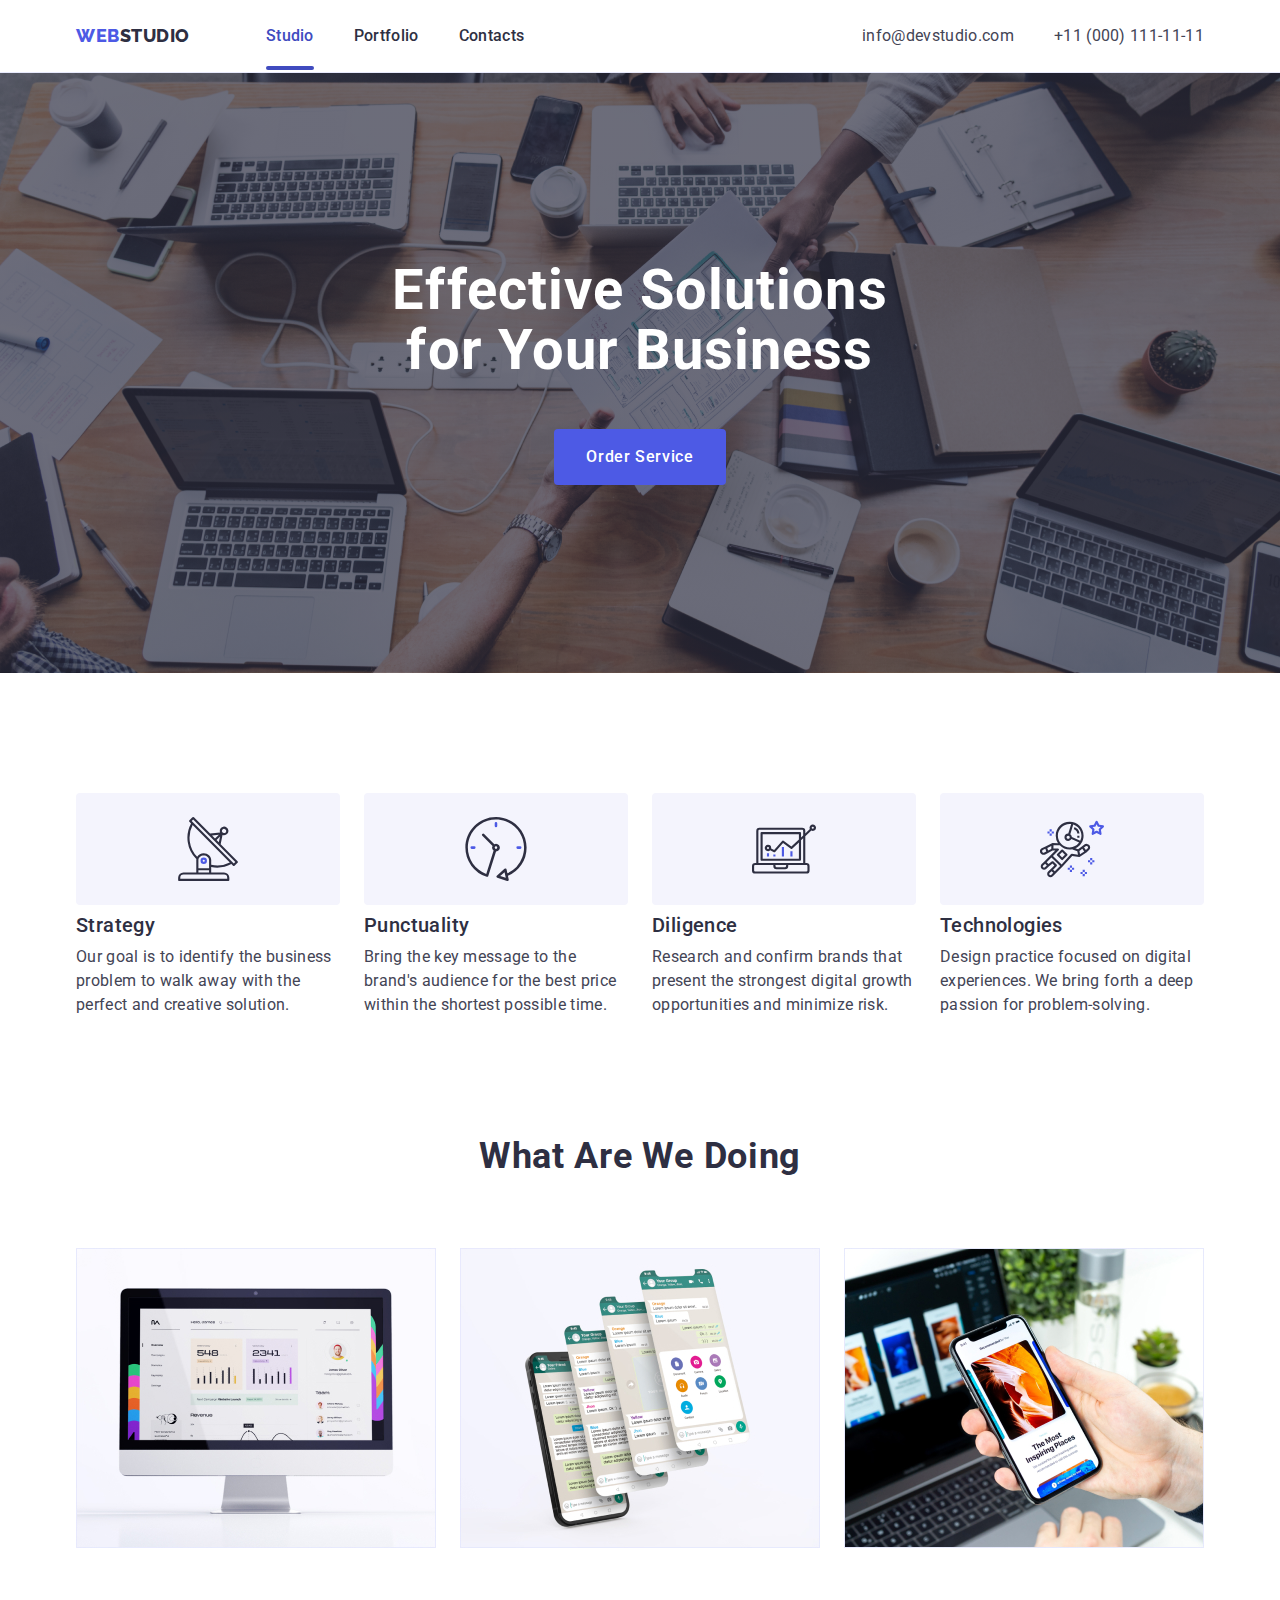
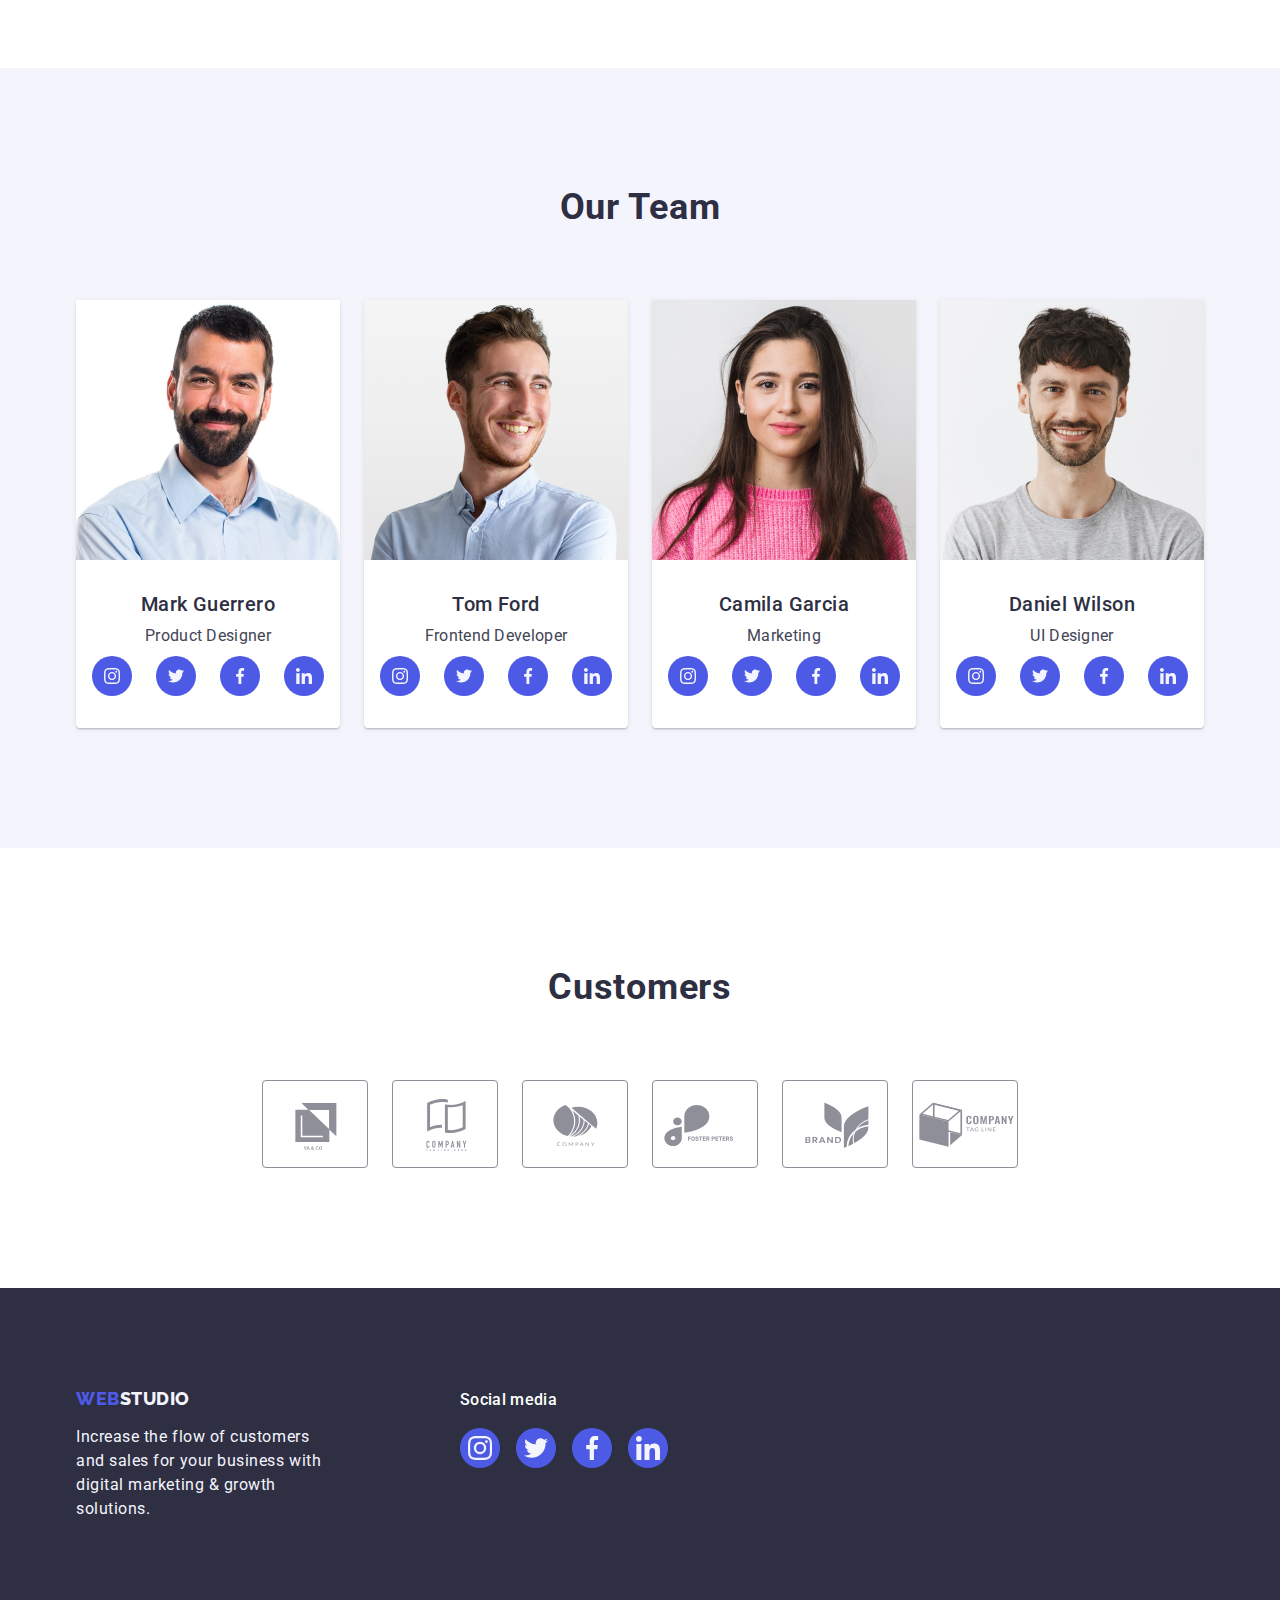
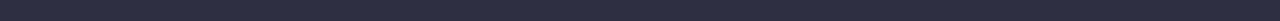
==== index.html @ 24d72614 "Initial commit" ====
<!DOCTYPE html>
<html lang="en">
  <head>
    <meta charset="UTF-8" />
    <meta http-equiv="X-UA-Compatible" content="IE=edge" />
    <meta name="viewport" content="width=device-width, initial-scale=1.0" />
    <title>Main Page</title>
    <!-- Font styles -->
    <link rel="preconnect" href="https://fonts.googleapis.com" />
    <link rel="preconnect" href="https://fonts.gstatic.com" crossorigin />
    <link
      href="https://fonts.googleapis.com/css2?family=Raleway:wght@800&family=Roboto:wght@400;500;700;900&display=swap"
      rel="stylesheet"
    />
    <!-- Custom styles -->
    <link
      rel="stylesheet"
      href="https://cdnjs.cloudflare.com/ajax/libs/modern-normalize/1.1.0/modern-normalize.min.css"
    />
    <link rel="stylesheet" href="./css/styles.css" />
  </head>

  <body>
    <header class="header">
      <div class="container">
        <nav class="main-nav">
          <!-- Logo link -->
          <a class="logo-fst link" href="./index.html"
            >WEB<span class="logo-sec-txt">Studio</span>
          </a>
          <!-- Links to pages -->
          <ul class="nav-menu-list list">
            <li>
              <a class="nav-menu-link link active" href="./index.html"
                >Studio</a
              >
            </li>
            <li>
              <a class="nav-menu-link link" href="./portfolio.html"
                >Portfolio</a
              >
            </li>
            <li><a class="nav-menu-link link" href="">Contacts</a></li>
          </ul>
        </nav>
        <!-- Address -->
        <address class="contacts">
          <ul class="contacts-list list">
            <li>
              <a class="contacts-item link" href="mailto:info@devstudio.com"
                >info@devstudio.com</a
              >
            </li>
            <li>
              <a class="contacts-item link" href="tel:+110001111111"
                >+11 (000) 111-11-11</a
              >
            </li>
          </ul>
        </address>
      </div>
    </header>
    <main>
      <!------------- Hero section #1 ------------>
      <section class="hero-box">
        <div class="container">
          <h1 class="hero-tittle">Effective Solutions for Your Business</h1>
          <button class="button-hero" type="button" data-modal-open>
            Order Service
          </button>
        </div>
      </section>
      <!------------- Features section #2 ------------>
      <section class="features-section">
        <div class="container">
          <h2 class="visually-hidden">Features</h2>
          <!-- <div class="subcontainer"> -->
          <ul class="features list">
            <li class="subcontainer">
              <div class="icon-box">
                <svg class="features-icon" width="64" height="64">
                  <use href="./images/icons.svg#antenna"></use>
                </svg>
              </div>
              <h3 class="features-title">Strategy</h3>
              <p>
                Our goal is to identify the business problem to walk away with
                the perfect and creative solution.
              </p>
            </li>
            <li class="subcontainer">
              <div class="icon-box">
                <svg class="features-icon" width="64" height="64">
                  <use href="./images/icons.svg#clock"></use>
                </svg>
              </div>
              <h3 class="features-title">Punctuality</h3>
              <p>
                Bring the key message to the brand's audience for the best price
                within the shortest possible time.
              </p>
            </li>
            <li class="subcontainer">
              <div class="icon-box">
                <svg class="features-icon" width="64" height="64">
                  <use href="./images/icons.svg#diagram"></use>
                </svg>
              </div>
              <h3 class="features-title">Diligence</h3>
              <p>
                Research and confirm brands that present the strongest digital
                growth opportunities and minimize risk.
              </p>
            </li>
            <li class="subcontainer">
              <div class="icon-box">
                <svg class="features-icon" width="64" height="64">
                  <use href="./images/icons.svg#astronaut"></use>
                </svg>
              </div>
              <h3 class="features-title">Technologies</h3>
              <p>
                Design practice focused on digital experiences. We bring forth a
                deep passion for problem-solving.
              </p>
            </li>
          </ul>
          <!-- </div> -->
        </div>
      </section>
      <!------------- What are we doing section #3------------>
      <section class="doing-section">
        <div class="container">
          <h2 class="doing-tiltle">What are we doing</h2>
          <ul class="doing list">
            <li class="image-link">
              <img
                src="./images/img_1.jpg"
                alt="Desctop application"
                width="360"
              />
            </li>
            <li class="image-link">
              <img
                src="./images/img_2.jpg"
                alt="Mobile application"
                width="360"
              />
            </li>
            <li class="image-link">
              <img src="./images/img_3.jpg" alt="Social media" width="360" />
            </li>
          </ul>
        </div>
      </section>
      <!-- Our Team section #4 -->
      <section class="team-section">
        <div class="container">
          <h2 class="team-title">Our Team</h2>
          <ul class="team list">
            <li class="card-content subcontainer">
              <img
                src="./images/Team/pr_1.jpg"
                class="image-link"
                alt="Mark Guerrero"
                width="264"
              />
              <div class="card-box">
                <h3 class="features-title">Mark Guerrero</h3>
                <p class="text">Product Designer</p>
                <ul class="socials list">
                  <li class="socials-item">
                    <a
                      class="socials-icons link"
                      href=""
                      rel="noopener noreferrer"
                    >
                      <svg class="icon" width="16" height="16">
                        <use
                          href="./images/icons.svg#instagram"
                          aria-label="instagram icon"
                        ></use>
                      </svg>
                    </a>
                  </li>
                  <li class="socials-item">
                    <a
                      class="socials-icons link"
                      href=""
                      rel="noopener noreferrer"
                    >
                      <svg class="icon" width="16" height="16">
                        <use
                          href="./images/icons.svg#twitter"
                          aria-label="twitter icon"
                        ></use>
                      </svg>
                    </a>
                  </li>
                  <li class="socials-item">
                    <a
                      class="socials-icons link"
                      href=""
                      rel="noopener noreferrer"
                    >
                      <svg class="icon" width="16" height="16">
                        <use
                          href="./images/icons.svg#facebook"
                          aria-label="facebook icon"
                        ></use>
                      </svg>
                    </a>
                  </li>
                  <li class="socials-item">
                    <a
                      class="socials-icons link"
                      href=""
                      rel="noopener noreferrer"
                    >
                      <svg class="icon" width="16" height="16">
                        <use
                          href="./images/icons.svg#linkedin"
                          aria-label="linkedin icon"
                        ></use>
                      </svg>
                    </a>
                  </li>
                </ul>
              </div>
            </li>
            <li class="card-content subcontainer">
              <img
                src="./images/Team/pr_2.jpg"
                class="image-link"
                alt="Tom Ford"
                width="264"
              />
              <div class="card-box">
                <h3 class="features-title">Tom Ford</h3>
                <p class="text">Frontend Developer</p>
                <ul class="socials list">
                  <li class="socials-item">
                    <a
                      class="socials-icons link"
                      href=""
                      rel="noopener noreferrer"
                    >
                      <svg class="icon" width="16" height="16">
                        <use
                          href="./images/icons.svg#instagram"
                          aria-label="instagram icon"
                        ></use>
                      </svg>
                    </a>
                  </li>
                  <li class="socials-item">
                    <a
                      class="socials-icons link"
                      href=""
                      rel="noopener noreferrer"
                    >
                      <svg class="icon" width="16" height="16">
                        <use
                          href="./images/icons.svg#twitter"
                          aria-label="twitter icon"
                        ></use>
                      </svg>
                    </a>
                  </li>
                  <li class="socials-item">
                    <a
                      class="socials-icons link"
                      href=""
                      rel="noopener noreferrer"
                    >
                      <svg class="icon" width="16" height="16">
                        <use
                          href="./images/icons.svg#facebook"
                          aria-label="facebook icon"
                        ></use>
                      </svg>
                    </a>
                  </li>
                  <li class="socials-item">
                    <a
                      class="socials-icons link"
                      href=""
                      rel="noopener noreferrer"
                    >
                      <svg class="icon" width="16" height="16">
                        <use
                          href="./images/icons.svg#linkedin"
                          aria-label="linkedin icon"
                        ></use>
                      </svg>
                    </a>
                  </li>
                </ul>
              </div>
            </li>
            <li class="card-content subcontainer">
              <img
                src="./images/Team/pr_3.jpg"
                class="image-link"
                alt="Camila Garcia"
                width="264"
              />
              <div class="card-box">
                <h3 class="features-title">Camila Garcia</h3>
                <p class="text">Marketing</p>
                <ul class="socials list">
                  <li class="socials-item">
                    <a
                      class="socials-icons link"
                      href=""
                      rel="noopener noreferrer"
                    >
                      <svg class="icon" width="16" height="16">
                        <use
                          href="./images/icons.svg#instagram"
                          aria-label="instagram icon"
                        ></use>
                      </svg>
                    </a>
                  </li>
                  <li class="socials-item">
                    <a
                      class="socials-icons link"
                      href=""
                      rel="noopener noreferrer"
                    >
                      <svg class="icon" width="16" height="16">
                        <use
                          href="./images/icons.svg#twitter"
                          aria-label="twitter icon"
                        ></use>
                      </svg>
                    </a>
                  </li>
                  <li class="socials-item">
                    <a
                      class="socials-icons link"
                      href=""
                      rel="noopener noreferrer"
                    >
                      <svg class="icon" width="16" height="16">
                        <use
                          href="./images/icons.svg#facebook"
                          aria-label="facebook icon"
                        ></use>
                      </svg>
                    </a>
                  </li>
                  <li class="socials-item">
                    <a
                      class="socials-icons link"
                      href=""
                      rel="noopener noreferrer"
                    >
                      <svg class="icon" width="16" height="16">
                        <use
                          href="./images/icons.svg#linkedin"
                          aria-label="linkedin icon"
                        ></use>
                      </svg>
                    </a>
                  </li>
                </ul>
              </div>
            </li>
            <li class="card-content subcontainer">
              <img
                src="./images/Team/pr_4.jpg"
                class="image-link"
                alt="Daniel Wilson"
                width="264"
              />
              <div class="card-box">
                <h3 class="features-title">Daniel Wilson</h3>
                <p class="text">UI Designer</p>
                <ul class="socials list">
                  <li class="socials-item">
                    <a
                      class="socials-icons link"
                      href=""
                      rel="noopener noreferrer"
                    >
                      <svg class="icon" width="16" height="16">
                        <use
                          href="./images/icons.svg#instagram"
                          aria-label="instagram icon"
                        ></use>
                      </svg>
                    </a>
                  </li>
                  <li class="socials-item">
                    <a
                      class="socials-icons link"
                      href=""
                      rel="noopener noreferrer"
                    >
                      <svg class="icon" width="16" height="16">
                        <use
                          href="./images/icons.svg#twitter"
                          aria-label="twitter icon"
                        ></use>
                      </svg>
                    </a>
                  </li>
                  <li class="socials-item">
                    <a
                      class="socials-icons link"
                      href=""
                      rel="noopener noreferrer"
                    >
                      <svg class="icon" width="16" height="16">
                        <use
                          href="./images/icons.svg#facebook"
                          aria-label="facebook icon"
                        ></use>
                      </svg>
                    </a>
                  </li>
                  <li class="socials-item">
                    <a
                      class="socials-icons link"
                      href=""
                      rel="noopener noreferrer"
                    >
                      <svg class="icon" width="16" height="16">
                        <use
                          href="./images/icons.svg#linkedin"
                          aria-label="linkedin icon"
                        ></use>
                      </svg>
                    </a>
                  </li>
                </ul>
              </div>
            </li>
          </ul>
        </div>
      </section>
      <!-- Customesr Section #5 -->
      <section class="customers">
        <div class="customers-box container">
          <h2 class="customers-title">Customers</h2>
          <ul class="customers-list list">
            <li class="customers-item">
              <a class="customers-icon" href="" rel="noopener noreferrer">
                <svg class="icon" width="104" height="56">
                  <use
                    href="./images/icons.svg#company-1"
                    aria-label="Company icon"
                  ></use>
                </svg>
              </a>
            </li>
            <li class="customers-item">
              <a class="customers-icon" href="" rel="noopener noreferrer">
                <svg class="icon" width="104" height="56">
                  <use
                    href="./images/icons.svg#company-2"
                    aria-label="Company icon"
                  ></use>
                </svg>
              </a>
            </li>
            <li class="customers-item">
              <a class="customers-icon" href="" rel="noopener noreferrer">
                <svg class="icon" width="104" height="56">
                  <use
                    href="./images/icons.svg#company-3"
                    aria-label="Company icon"
                  ></use>
                </svg>
              </a>
            </li>
            <li class="customers-item">
              <a class="customers-icon" href="" rel="noopener noreferrer">
                <svg class="icon" width="104" height="56">
                  <use
                    href="./images/icons.svg#company-4"
                    aria-label="Company icon"
                  ></use>
                </svg>
              </a>
            </li>
            <li class="customers-item">
              <a class="customers-icon" href="" rel="noopener noreferrer">
                <svg class="icon" width="104" height="56">
                  <use
                    href="./images/icons.svg#company-5"
                    aria-label="Company icon"
                  ></use>
                </svg>
              </a>
            </li>
            <li class="customers-item">
              <a class="customers-icon" href="" rel="noopener noreferrer">
                <svg class="icon" width="104" height="56">
                  <use
                    href="./images/icons.svg#company-6"
                    aria-label="Company icon"
                  ></use>
                </svg>
              </a>
            </li>
          </ul>
        </div>
      </section>
    </main>
    <!-- Footer section -->
    <footer class="footer">
      <div class="footer-container container">
        <div class="footer-box">
          <a href="./index.html" class="logo-fst link"
            >WEB<span class="logo-sec-footer">Studio</span>
          </a>
          <p class="footer-text">
            Increase the flow of customers and sales for your business with
            digital marketing & growth solutions.
          </p>
        </div>
        <!-- Socials information -->
        <div class="socials-media">
          <p class="socials-footer-tittle">Social media</p>
          <ul class="socials-footer list">
            <li class="footer-socials-item">
              <a
                class="footer-socials-icons link"
                href=""
                rel="noopener noreferrer"
              >
                <svg class="icon" width="24" height="24">
                  <use
                    href="./images/icons.svg#instagram"
                    aria-label="instagram icon"
                  ></use>
                </svg>
              </a>
            </li>
            <li class="footer-socials-item">
              <a
                class="footer-socials-icons link"
                href=""
                rel="noopener noreferrer"
              >
                <svg class="icon" width="24" height="24">
                  <use
                    href="./images/icons.svg#twitter"
                    aria-label="twitter icon"
                  ></use>
                </svg>
              </a>
            </li>
            <li class="footer-socials-item">
              <a
                class="footer-socials-icons link"
                href=""
                rel="noopener noreferrer"
              >
                <svg class="icon" width="24" height="24">
                  <use
                    href="./images/icons.svg#facebook"
                    aria-label="facebook icon"
                  ></use>
                </svg>
              </a>
            </li>
            <li class="footer-socials-item">
              <a
                class="footer-socials-icons link"
                href=""
                rel="noopener noreferrer"
              >
                <svg class="icon" width="24" height="24">
                  <use
                    href="./images/icons.svg#linkedin"
                    aria-label="linkedin icon"
                  ></use>
                </svg>
              </a>
            </li>
          </ul>
        </div>
      </div>
    </footer>
    <!-- Modal window -->
    <div class="backdrop is-hidden" data-modal>
      <div class="modal">
        <button
          aria-label="Close window"
          class="modal-close-btn"
          data-modal-close
          type="button"
        >
          <svg class="modal-close-icon" width="8" height="8">
            <use href="./images/icons.svg#close"></use>
          </svg>
        </button>
      </div>
    </div>
    <script src="./js/modal.js"></script>
  </body>
</html>
---- css/styles.css ----
/* Main text color #434455 */
/* Secondary text color #2E2F42 */
/* Accent text color #F4F4FD */
/* Main page background #FFFFFF */
/* Box background 1 #2E2F42 */
/* Box background 2 #E7E9FC */
/* Box background 3 #F4F4FD */

:root {
  --main-text-color: #434455;
  --secondary-text-color: #2e2f42;
  --accent-text-color: #f4f4fd;
  --primary-brand-tcolor: #4d5ae5;
  --presed-state-color: #404bbf;
  --subtle-text-color: #8e8f99;
  --sucsses-text-color: #31d0aa;
  --box-background-action: #e7e9fc;
  --box-background-accent: #f4f4fd;
  --card-set-gap: 20px;
  --card-shadow: 0px 2px 1px -1px rgba(0, 0, 0, 0.2),
    0px 1px 1px 0px rgba(0, 0, 0, 0.14), 0px 1px 3px 0px rgba(0, 0, 0, 0.12);
}

/* Visually hidden  */

.visually-hidden {
  position: absolute;
  width: 1px;
  height: 1px;
  margin: -1px;
  border: 0;
  padding: 0;

  white-space: nowrap;
  clip-path: inset(100%);
  clip: rect(0 0 0 0);
  overflow: hidden;
}

/**
  |=================================
  | Base styles
  |=================================
**/
html {
  box-sizing: border-box;
}

/* *,
*::before,
*::after {
    box-sizing: inherit;
} */

body {
  font-family: 'Roboto', sans-serif;
  font-size: 16px;
  line-height: 1.5;
  letter-spacing: 0.02em;
  color: var(--main-text-color);
  background-color: #ffffff;
}

img {
  display: block;
  max-width: 100%;
  height: auto;
}

.list {
  padding: 0px;
  margin: 0px;
  list-style: none;
}

.link {
  text-decoration: none;
}

h1,
h2,
h3,
h4,
h5,
p {
  margin: 0;
}

.container {
  max-width: 1158px;
  padding-left: 15px;
  padding-right: 15px;
  margin: 0 auto;
  /* outline: 2px solid tomato; */
}

.text {
  font-weight: 400;
  font-size: 16px;
  line-height: 1.5;
  letter-spacing: 0.02em;
}

/* Animation Scale 1.25 */

@keyframes animate125 {
  0% {
    transform: scale(1);
  }

  50% {
    transform: scale(1.25);
  }

  100% {
    transform: scale(1);
  }
}

/**
  |============================
  | Header - navigation
  |============================
**/
.header {
  border-bottom: 1px solid #e7e9fc;
  box-shadow: 0px 2px 1px rgba(46, 47, 66, 0.08),
    0px 1px 1px rgba(46, 47, 66, 0.16), 0px 1px 6px rgba(46, 47, 66, 0.08);
}

.header .container {
  display: flex;
  justify-content: space-between;
  align-items: center;
  padding: 0 15px;
}

.logo-fst {
  font-family: Raleway, sans-serif;
  font-weight: 800;
  font-size: 18px;
  line-height: 1.17;
  letter-spacing: 0.03em;
  text-transform: uppercase;
  color: #4d5ae5;
  margin-right: 76px;
}

.logo-sec-txt {
  color: var(--secondary-text-color);
}

.main-nav {
  display: flex;
  align-items: center;
  /* outline: 2px solid blue; */
}

.nav-menu-list {
  display: flex;
  align-items: center;
  margin-right: auto;
  padding: 24px 0;
  gap: 40px;
  /* outline: 2px solid teal; */
}

.nav-menu-link {
  position: relative;
  font-weight: 500;
  padding: 24px 0;
  /* font-size: 16px; */
  color: var(--secondary-text-color);
  transition: color 250ms cubic-bezier(0.4, 0, 0.2, 1);
}

.nav-menu-link:hover,
.nav-menu-link:focus {
  color: var(--presed-state-color);
}

.active {
  color: #404bbf;
}

.active::after {
  content: '';
  position: absolute;
  display: block;
  bottom: -1px;
  width: 100%;
  /* width: 0; */
  height: 4px;
  left: 0px;
  bottom: -1px;
  background: var(--presed-state-color);
  border-radius: 2px;
  color: #404bbf;
}

.contacts-list {
  display: flex;
  margin-left: auto;
  gap: 40px;
  /* outline: 2px solid tomato; */
}

.contacts-item {
  display: block;
  font-family: 'Roboto', sans-serif;
  font-weight: 400;
  font-style: normal;
  line-height: 1.5;
  letter-spacing: 0.02em;
  color: var(--main-text-color);
  transition: color 250ms cubic-bezier(0.4, 0, 0.2, 1);
}

.contacts-item:hover,
.contacts-item:focus {
  font-size: 16px;
  color: var(--presed-state-color);
}

/**
  |=================================
  | Hero section #1
  |=================================
**/

.hero-tittle {
  font-style: normal;
  font-weight: 700;
  font-size: 56px;
  line-height: 1.07;
  text-align: center;
  letter-spacing: 0.02em;
  color: #ffffff;
  margin-right: auto;
  margin-left: auto;
  margin-bottom: 48px;
  max-width: 496px;
}

.hero-box {
  max-width: 1440px;
  margin: 0 auto;
  background-color: var(--secondary-text-color);
  background-image: linear-gradient(
      rgba(46, 47, 66, 0.7),
      rgba(46, 47, 66, 0.7)
    ),
    url(../images/people-office.jpg);
  background-position: center;
  background-size: cover;
  background-repeat: no-repeat;
  /* background-size: content; */
  text-align: center;
  padding: 188px 0;
}

/* Button on hero */
.button-hero {
  display: block;
  border: none;
  border-radius: 4px;
  cursor: pointer;
  font-weight: 500;
  line-height: 1.5;
  letter-spacing: 0.04em;
  color: #ffffff;
  background-color: var(--primary-brand-tcolor);
  min-width: 169px;
  height: 56px;
  padding: 16px 32px;
  margin-right: auto;
  margin-left: auto;
  transition: background-color 250ms cubic-bezier(0.4, 0, 0.2, 1);
}

.button-hero:hover,
.button-hero:focus {
  background-color: var(--presed-state-color);
}

/**
  |=================================
  | Features sections #2
  |=================================
**/
.features {
  display: flex;
  gap: 24px;
}

.features-section {
  padding: 120px 0;
}

.features-title,
.projects-tittle {
  font-weight: 500;
  font-size: 20px;
  line-height: 1.2;
  letter-spacing: 0.02em;
  color: var(--secondary-text-color);
}

.features .subcontainer {
  width: calc((100% - 3 * 24px) / 4);
}

.team-section .subcontainer {
  min-width: calc((100% - 3 * 24px) / 4);
  background: #ffffff;
  /* box-shadow: 0px 1px 6px rgba(46, 47, 66, 0.08),
    0px 1px 1px rgba(46, 47, 66, 0.16), 0px 2px 1px rgba(46, 47, 66, 0.08);
  border-radius: 0px 0px 4px 4px; */
  /* outline: 2px solid tomato; */
}

.icon-box {
  display: flex;
  align-items: center;
  justify-content: center;
  padding-top: 24px;
  padding-bottom: 24px;
  margin-bottom: 8px;
  background: var(--accent-text-color);
  border-radius: 4px;
}

/**
  |==============================
  | What we are doing Section #3
  |==============================
**/

.doing-section {
  padding-bottom: 120px;
}

.doing,
.team {
  display: flex;
  gap: 24px;
}

.doing-tiltle,
.team-title,
.customers-title {
  margin-bottom: 72px;
  font-weight: 700;
  font-size: 36px;
  line-height: 1.1;
  letter-spacing: 0.02em;
  text-transform: capitalize;
  text-align: center;
  color: var(--secondary-text-color);
}

/* .team-section > .team-title {
  margin-bottom: 72px;
} */

.team-section {
  background-color: var(--box-background-accent);
}

.team-section .features-title,
.features-section .features-title {
  margin-bottom: 8px;
}

/**
  |============================
  | Our Team Section #4
  |============================
**/

.team-section {
  padding: 120px 0px;
}

.card-content {
  border-radius: 0px 0px 4px 4px;
  box-shadow: 0px 1px 6px rgba(46, 47, 66, 0.08),
    0px 1px 1px rgba(46, 47, 66, 0.16), 0px 2px 1px rgba(46, 47, 66, 0.08);
}

.card-box {
  padding: 32px 0px;
  text-align: center;
}

.card-box .text {
  margin-bottom: 8px;
}

.socials {
  display: flex;
  justify-content: center;
  align-items: center;
  gap: 24px;
}

.socials-icons {
  display: flex;
  justify-content: center;
  align-items: center;
  width: 40px;
  height: 40px;
  fill: var(--accent-text-color);
  border-radius: 50%;
  background-color: var(--primary-brand-tcolor);
  transition: background-color 250ms cubic-bezier(0.4, 0, 0.2, 1);
}

.socials-icons:hover,
.socials-icons:focus {
  background-color: var(--presed-state-color);
}
/**
  |============================
  | Customers Section #5 
  |============================
**/

.customers {
  padding-top: 120px;
  padding-bottom: 120px;
}

.customers-list {
  display: flex;
  justify-content: center;
  align-items: center;
  gap: 24px;
}

.customers-item {
  /* width: 168px; */
  flex-basis: calc((100%-120px) / 6);
  height: 88px;
}

.customers-icon {
  width: 100%;
  height: 100%;
  display: flex;
  justify-content: center;
  align-items: center;
  border: 1px solid var(--subtle-text-color);
  border-radius: 4px;
  color: var(--subtle-text-color);
  fill: currentColor;
  transition: border-color 250ms cubic-bezier(0.4, 0, 0.2, 1),
    color 250ms cubic-bezier(0.4, 0, 0.2, 1);
}

.customers-icon:hover,
.customers-icon:focus {
  border-color: var(--presed-state-color);
  color: var(--presed-state-color);
}

/**
  |=================================
  | Footer section
  |=================================
**/

.footer .container .logo-fst {
  display: inline-block;
  text-transform: uppercase;
  margin-bottom: 16px;
  /* outline: 2px solid tomato; */
}

.footer {
  font-family: Raleway, sans-serif;
  font-weight: 800;
  font-size: 18px;
  line-height: 1.17;
  letter-spacing: 0.03em;
  color: var(--accent-text-color);
  padding-top: 100px;
  padding-bottom: 100px;
  background-color: #2e2f42;
}

.logo-sec-footer {
  color: var(--accent-text-color);
}

.footer-text {
  font-family: 'Roboto';
  font-weight: 400;
  font-size: 16px;
  line-height: 1.5;
  color: var(--accent-text-color);
  max-width: 264px;
}

.footer-box {
  margin-right: 120px;
}

.footer-container {
  display: flex;
  align-items: baseline;
}

.footer-container .socials-media {
  display: flex;
  flex-direction: column;
}

.socials-footer {
  display: flex;
  justify-content: center;
  align-items: center;
  gap: 16px;
}

.socials-footer-tittle {
  font-family: 'Roboto';
  font-weight: 500;
  font-size: 16px;
  line-height: 1.5;
  letter-spacing: 0.02em;
  color: #ffffff;
  margin-bottom: 16px;
}

.footer-socials-icons {
  display: flex;
  justify-content: center;
  align-items: center;
  width: 40px;
  height: 40px;
  fill: var(--accent-text-color);
  border-radius: 50%;
  background-color: var(--primary-brand-tcolor);
  transition: background-color 250ms cubic-bezier(0.4, 0, 0.2, 1);
}

.footer-socials-icons:hover,
.footer-socials-icons:focus {
  background-color: var(--sucsses-text-color);
}

/**
  |=================================
  | Page#2 Portfolio section #1
  |=================================
**/

.projects-section {
  padding: 96px 0 120px;
}

.filters {
  display: flex;
  gap: 24px;
  justify-content: center;
  margin-bottom: 72px;
}

.filter-btn {
  font-family: 'Roboto', sans-serif;
  font-weight: 500;
  line-height: 1.5;
  letter-spacing: 0.04em;
  color: var(--primary-brand-tcolor);
  background-color: var(--box-background-accent);
  padding: 12px 24px;
  border: 1px solid var(--box-background-action);
  border-radius: 4px;
  transition: color 250ms cubic-bezier(0.4, 0, 0.2, 1),
    background-color 250ms cubic-bezier(0.4, 0, 0.2, 1),
    border-color 250ms cubic-bezier(0.4, 0, 0.2, 1),
    box-shadow 250ms cubic-bezier(0.4, 0, 0.2, 1);
}

.filter-btn:hover,
.filter-btn:focus {
  color: #ffffff;
  background-color: var(--presed-state-color);
  box-shadow: 0px 3px 1px rgba(0, 0, 0, 0.1), 0px 2px 1px rgba(0, 0, 0, 0.08),
    0px 2px 2px rgba(0, 0, 0, 0.12);
  border-radius: 4px;
  border: 1px solid transparent;
}

/**
  |============================
  | Portfolio section #2
  |============================
**/

.projects-link {
  transition: box-shadow 250ms cubic-bezier(0.4, 0, 0.2, 1);
}

.projects-list {
  /* flex-basis: calc((100% - 2 * 24px) / 3); */
  display: flex;
  flex-wrap: wrap;
  column-gap: 24px;
  row-gap: 48px;
}

.projects-item {
  flex-basis: calc((100% - 2 * 24px) / 3);
  border: 1px solid var(--box-background-action);
  border-top: none;
}

.projects-content {
  padding: 32px 16px;
  margin-block-end: 0;
  border: 1px solid var(--box-background-action);
  border-top: none;
  transition: box-shadow 250ms cubic-bezier(0.4, 0, 0.2, 1);
}

.projects-link:hover,
.projects-item:focus {
  box-shadow: 0px 1px 6px rgba(46, 47, 66, 0.08),
    0px 1px 1px rgba(46, 47, 66, 0.16), 0px 2px 1px rgba(46, 47, 66, 0.08);
}

.projects-content:hover,
.projects-content:focus {
  box-shadow: 0px 1px 6px rgba(46, 47, 66, 0.08),
    0px 1px 1px rgba(46, 47, 66, 0.16), 0px 2px 1px rgba(46, 47, 66, 0.08);
}

.projects-title {
  margin-bottom: 8px;
  font-weight: 500;
  font-size: 20px;
  line-height: 1.2;
}

.overlay-thumb {
  position: relative;
  overflow: hidden;
}

.overlay {
  position: absolute;
  top: 0;
  left: 0;
  width: 100%;
  height: 100%;
  transform: translateY(100%);
  transition: transform 250ms cubic-bezier(0.4, 0, 0.2, 1);

  padding: 40px 32px;

  color: var(--accent-text-color);
  background: #4d5ae5;
  mix-blend-mode: normal;
}

.projects-link:hover .overlay,
.projects-link:focus .overlay {
  transform: translateY(0);
}

/**
  |============================
  | Modal window
  |============================
**/

.backdrop {
  position: fixed;
  top: 0;
  left: 0;
  width: 100%;
  height: 100%;
  background: rgba(46, 47, 66, 0.4);
  transition: opacity 250ms cubic-bezier(0.4, 0, 0.2, 1),
    visibility 250ms cubic-bezier(0.4, 0, 0.2, 1);
}

.backdrop.is-hidden {
  opacity: 0;
  visibility: hidden;
  pointer-events: none;
}

.backdrop.is-hidden .modal {
  transform: translate(-50%, -50%) scale(1.2);
}

.modal {
  position: absolute;
  min-width: 408px;
  min-height: 576px;
  top: calc(50%);
  left: calc(50%);
  transform: translate(-50%, -50%);
  background: #fcfcfc;
  box-shadow: 0px 1px 1px rgba(0, 0, 0, 0.14), 0px 1px 3px rgba(0, 0, 0, 0.12),
    0px 2px 1px rgba(0, 0, 0, 0.2);
  border-radius: 4px;
  transition: transform 250ms cubic-bezier(0.4, 0, 0.2, 1);
}

.modal-close-btn {
  position: absolute;
  top: 24px;
  right: 24px;

  display: flex;
  justify-content: center;
  align-items: center;
  width: 24px;
  height: 24px;
  padding: 0;

  cursor: pointer;
  border-radius: 50%;
  fill: var(--secondary-text-color);
  background-color: var(--box-background-action);
  border: 1px solid rgba(0, 0, 0, 0.1);
  transition: background-color 250ms cubic-bezier(0.4, 0, 0.2, 1),
    border 250ms cubic-bezier(0.4, 0, 0.2, 1);
}

.modal-close-btn:hover,
.modal-close-btn:focus {
  background-color: var(--presed-state-color);
  border: none;
  fill: #ffffff;
}

.modal-close-icon {
  transition: fill 250ms cubic-bezier(0.4, 0, 0.2, 1);
}
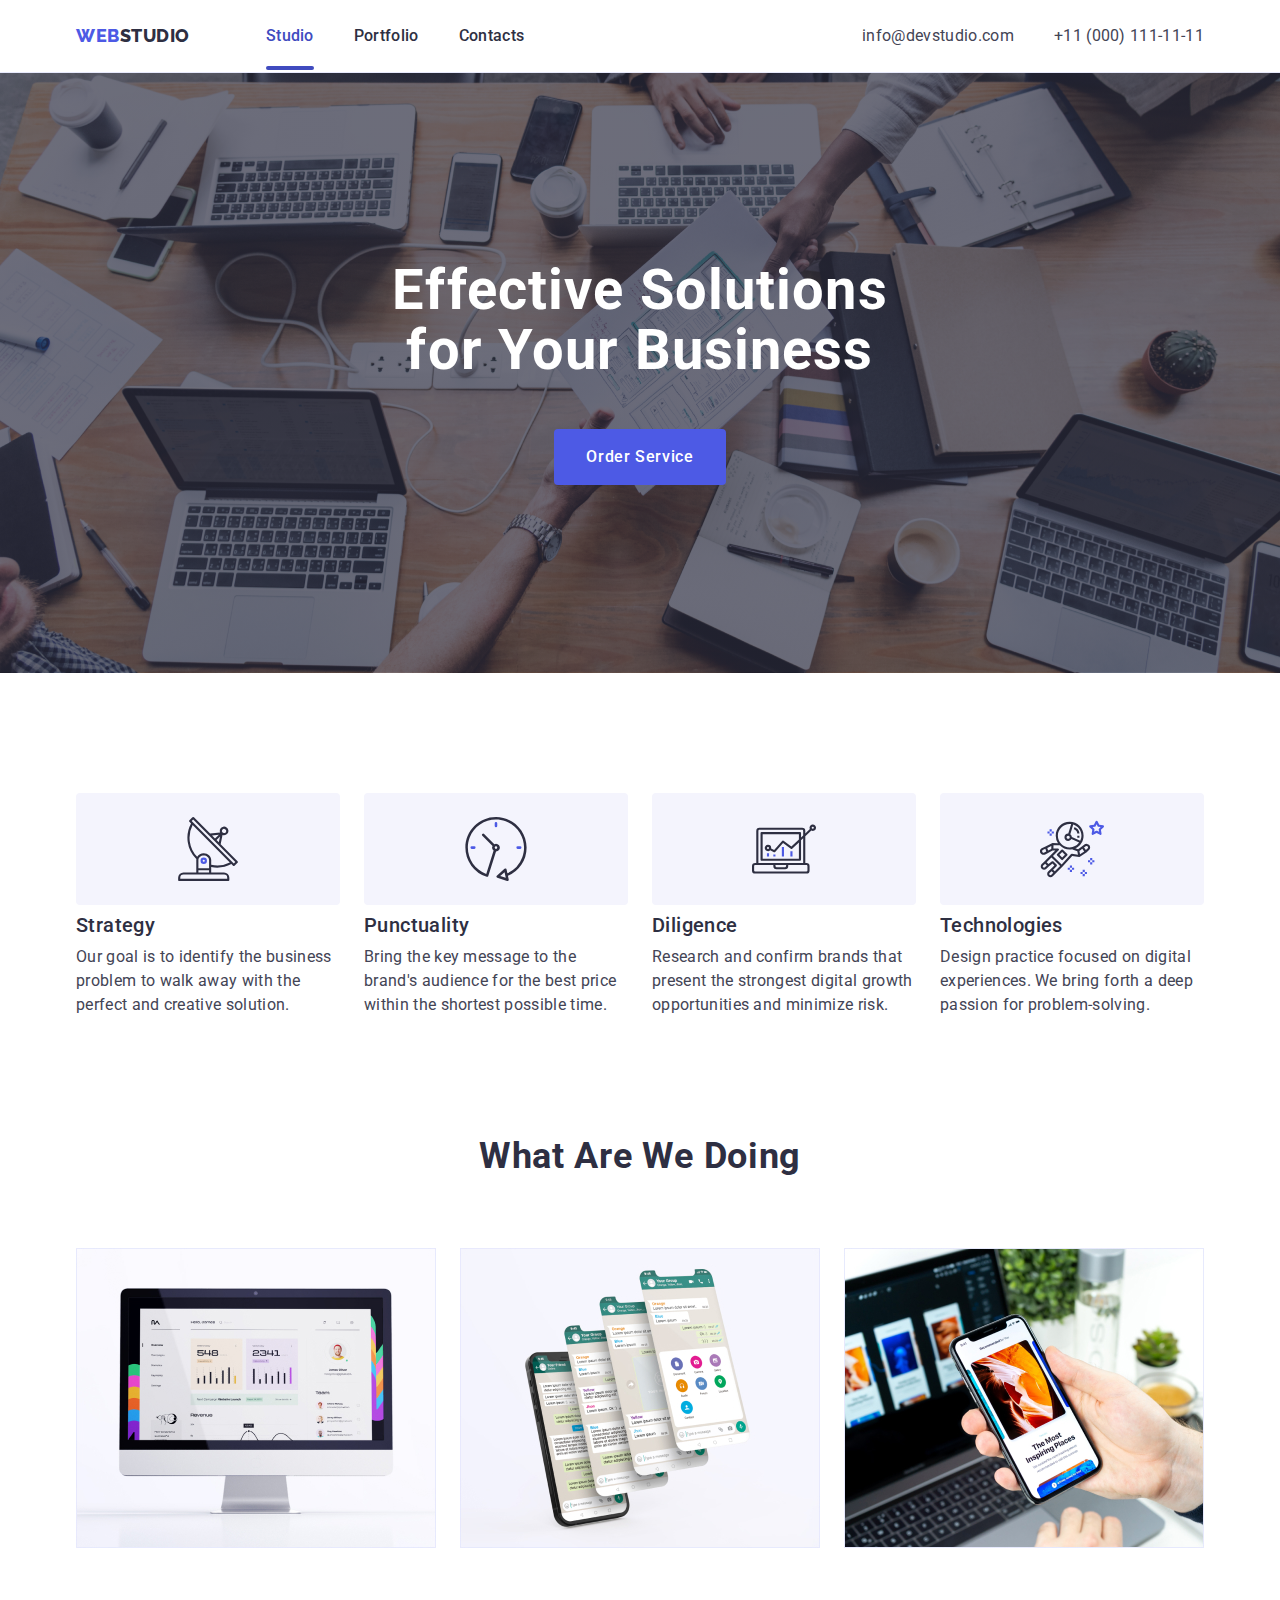
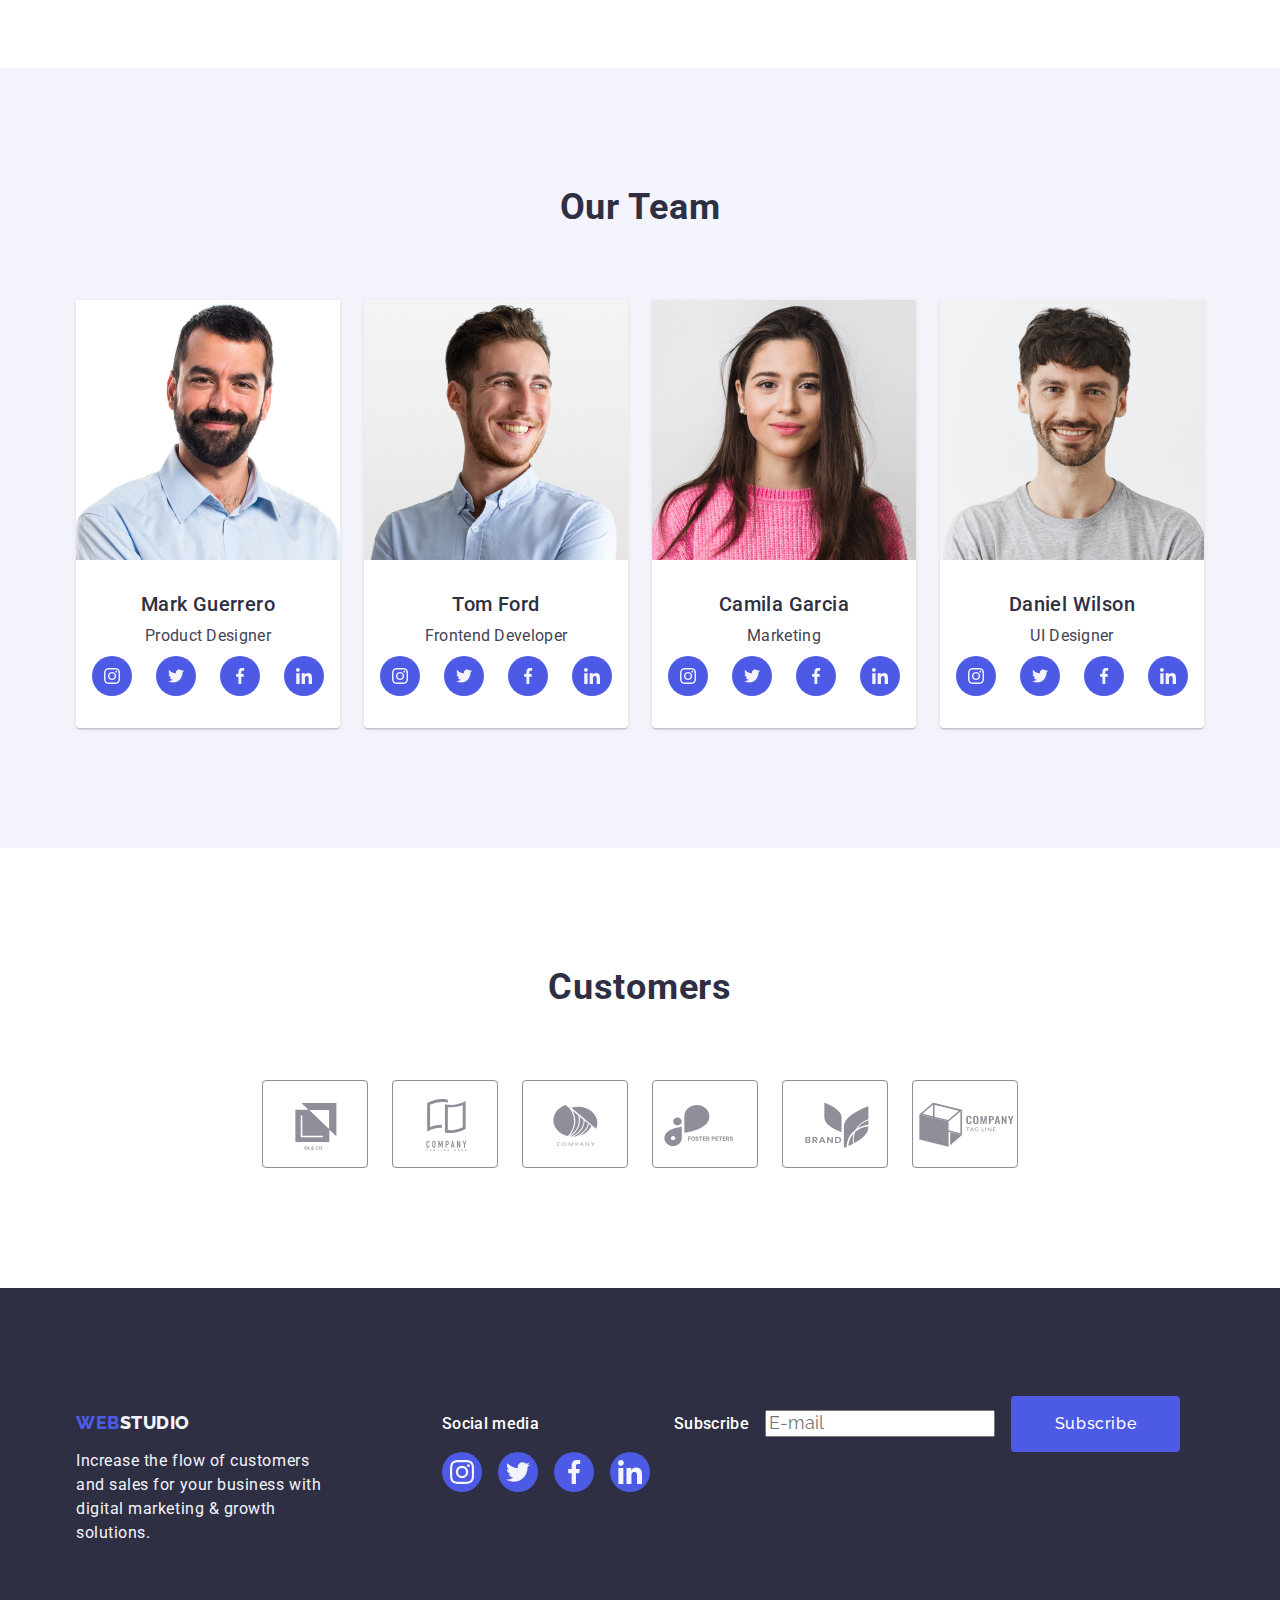
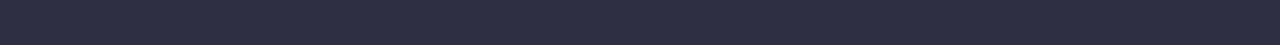
==== commit 66b510f9: "HW6 fisrt webinar" ====
--- a/index.html
+++ b/index.html
@@ -584,11 +584,50 @@
             </li>
           </ul>
         </div>
+        <div class="email-input">
+          <p class="subscr-txt">Subscribe</p>
+          <label for="">
+            <input type="email" name="subscr-email" placeholder="E-mail" />
+          </label>
+          <button class="footer-subscr-btn" type="button">Subscribe</button>
+        </div>
       </div>
     </footer>
     <!-- Modal window -->
     <div class="backdrop is-hidden" data-modal>
       <div class="modal">
+        <p class="modal-header">
+          Leave your contacts and we will call you back
+        </p>
+        <div class="modal-inputs">
+          <label for="">
+            Name
+            <input type="text" name="name" />
+          </label>
+          <label for="">
+            Phone
+            <input type="tel" name="phone" />
+          </label>
+          <label for="">
+            Email
+            <input type="email" name="email" />
+          </label>
+          <label for="modal-comment">
+            Comment
+            <textarea
+              name="comment"
+              rows="6"
+              placeholder="Text input"
+              id="modal-comment"
+            ></textarea>
+          </label>
+        </div>
+        <p class="modal-chekbox">
+          I accept the terms and conditions of the
+          <span class="modal-underline">Privacy Policy</span>
+        </p>
+        <button class="modan-send-btn" type="button">Send</button>
+
         <button
           aria-label="Close window"
           class="modal-close-btn"
--- a/css/styles.css
+++ b/css/styles.css
@@ -550,6 +550,41 @@
   background-color: var(--sucsses-text-color);
 }
 
+.email-input {
+  display: flex;
+  flex-direction: row;
+  justify-content: center;
+  align-items: center;
+  padding: 8px 24px;
+  gap: 16px;
+}
+.subscr-txt {
+  font-family: 'Roboto';
+  font-weight: 500;
+  font-size: 16px;
+  line-height: 1.5;
+  letter-spacing: 0.02em;
+  color: #ffffff;
+}
+.footer-subscr-btn {
+  display: block;
+  border: none;
+  border-radius: 4px;
+  cursor: pointer;
+  font-weight: 500;
+  font-size: 16px;
+  line-height: 1.5;
+  letter-spacing: 0.04em;
+  color: #ffffff;
+  background-color: var(--primary-brand-tcolor);
+  min-width: 169px;
+  height: 56px;
+  padding: 16px 32px;
+  margin-right: auto;
+  margin-left: auto;
+  transition: background-color 250ms cubic-bezier(0.4, 0, 0.2, 1);
+}
+
 /**
   |=================================
   | Page#2 Portfolio section #1
@@ -742,3 +777,72 @@
 .modal-close-icon {
   transition: fill 250ms cubic-bezier(0.4, 0, 0.2, 1);
 }
+
+/************** Modal content *****************/
+
+.modal-inputs {
+  padding: 0 24px;
+  margin: 16px 0;
+  display: flex;
+  flex-direction: column;
+  font-weight: 400;
+  font-size: 12px;
+  line-height: 1.17;
+  letter-spacing: 0.04em;
+  color: var(--subtle-text-color);
+}
+.modal-header {
+  padding-top: 72px;
+  padding-right: 24px;
+  padding-left: 24px;
+  font-weight: 500;
+  text-align: center;
+  color: var(--secondary-text-color);
+}
+
+.modal-chekbox {
+  margin-bottom: 24px;
+  /* max-width: 338px; */
+  font-weight: 400;
+  font-size: 12px;
+  line-height: 1.17;
+  letter-spacing: 0.04em;
+  text-align: center;
+  color: var(--subtle-text-color);
+}
+.modal-comment {
+  position: absolute;
+  width: 360px;
+  height: 120px;
+  left: 0px;
+  top: 216px;
+  border: 1px solid rgba(46, 47, 66, 0.4);
+  border-radius: 4px;
+}
+
+textarea {
+  resize: none;
+}
+
+.modal-underline {
+  text-decoration: underline;
+  color: var(--primary-brand-tcolor);
+}
+
+.modan-send-btn {
+  display: block;
+  border: none;
+  border-radius: 4px;
+  cursor: pointer;
+  font-weight: 500;
+  line-height: 1.5;
+  letter-spacing: 0.04em;
+  color: #ffffff;
+  background-color: var(--primary-brand-tcolor);
+  min-width: 169px;
+  height: 56px;
+  padding: 16px 32px;
+  margin-right: auto;
+  margin-left: auto;
+  transition: background-color 250ms cubic-bezier(0.4, 0, 0.2, 1);
+}
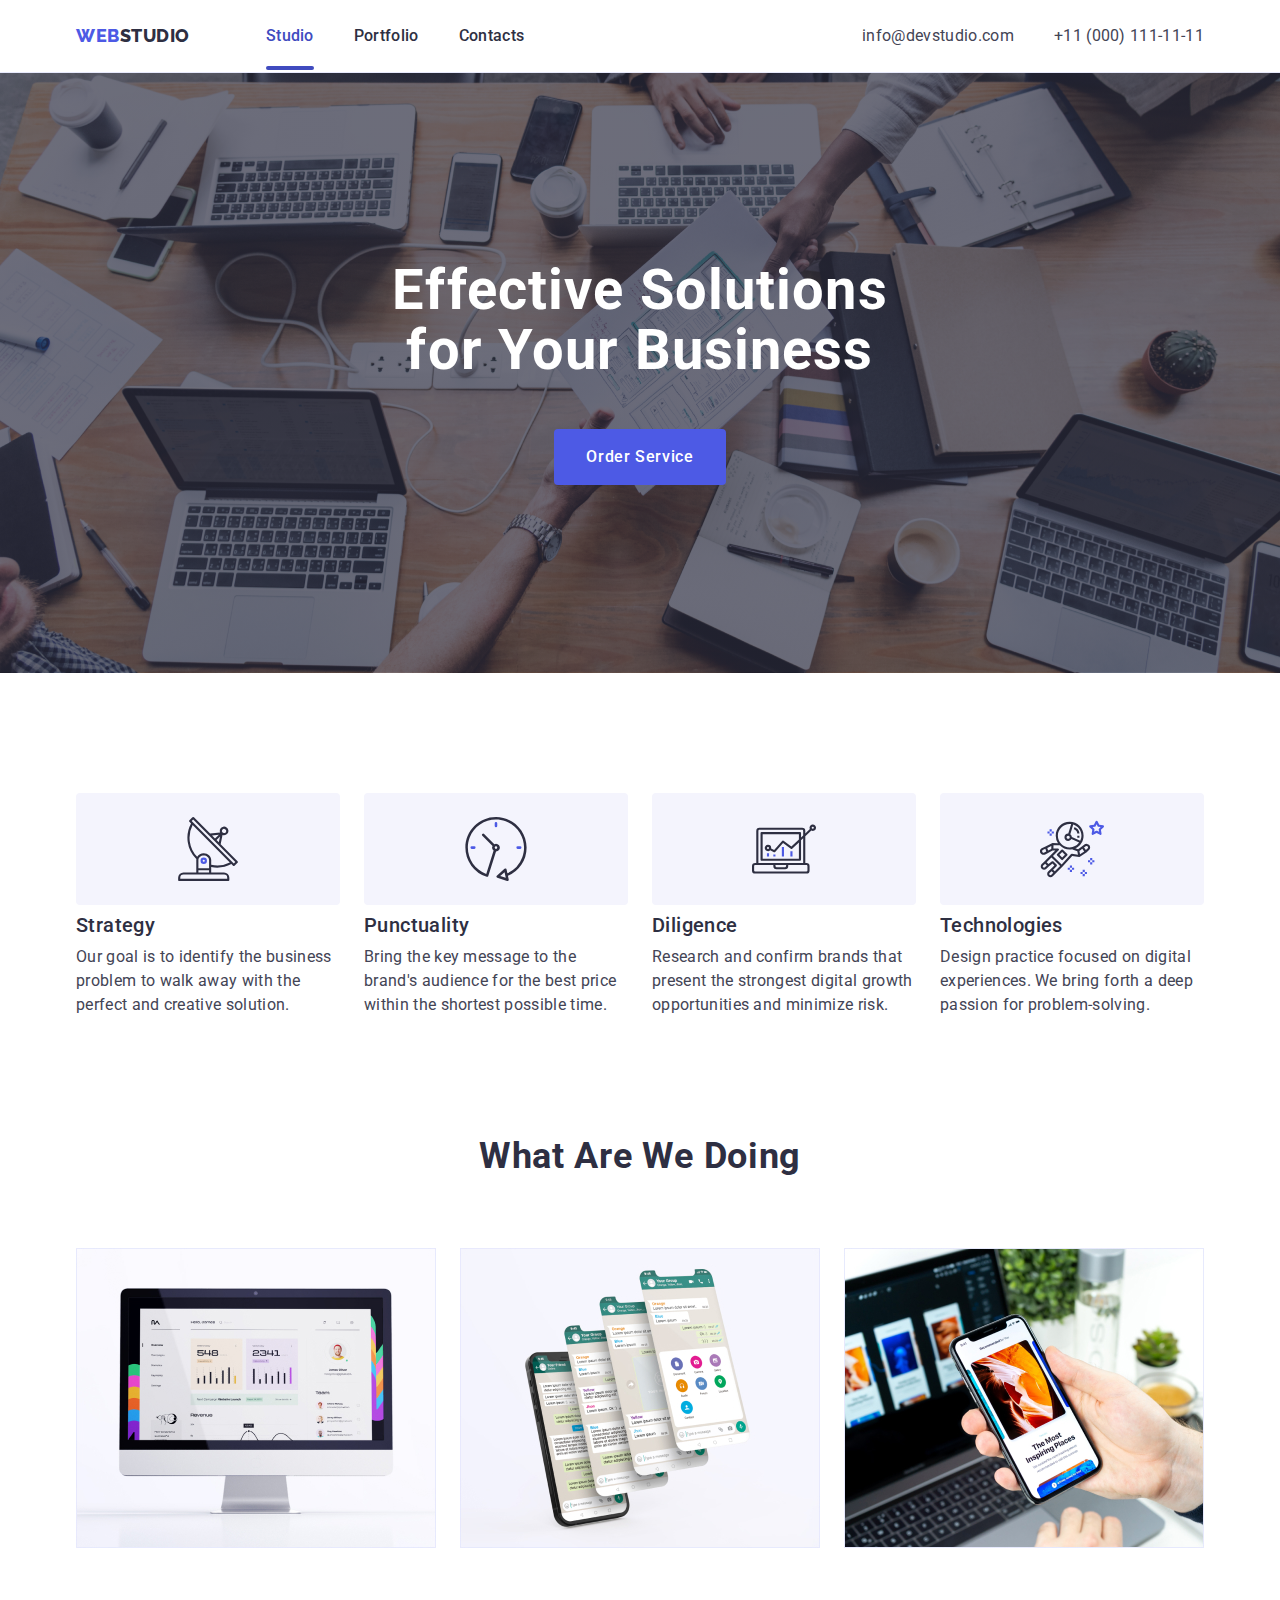
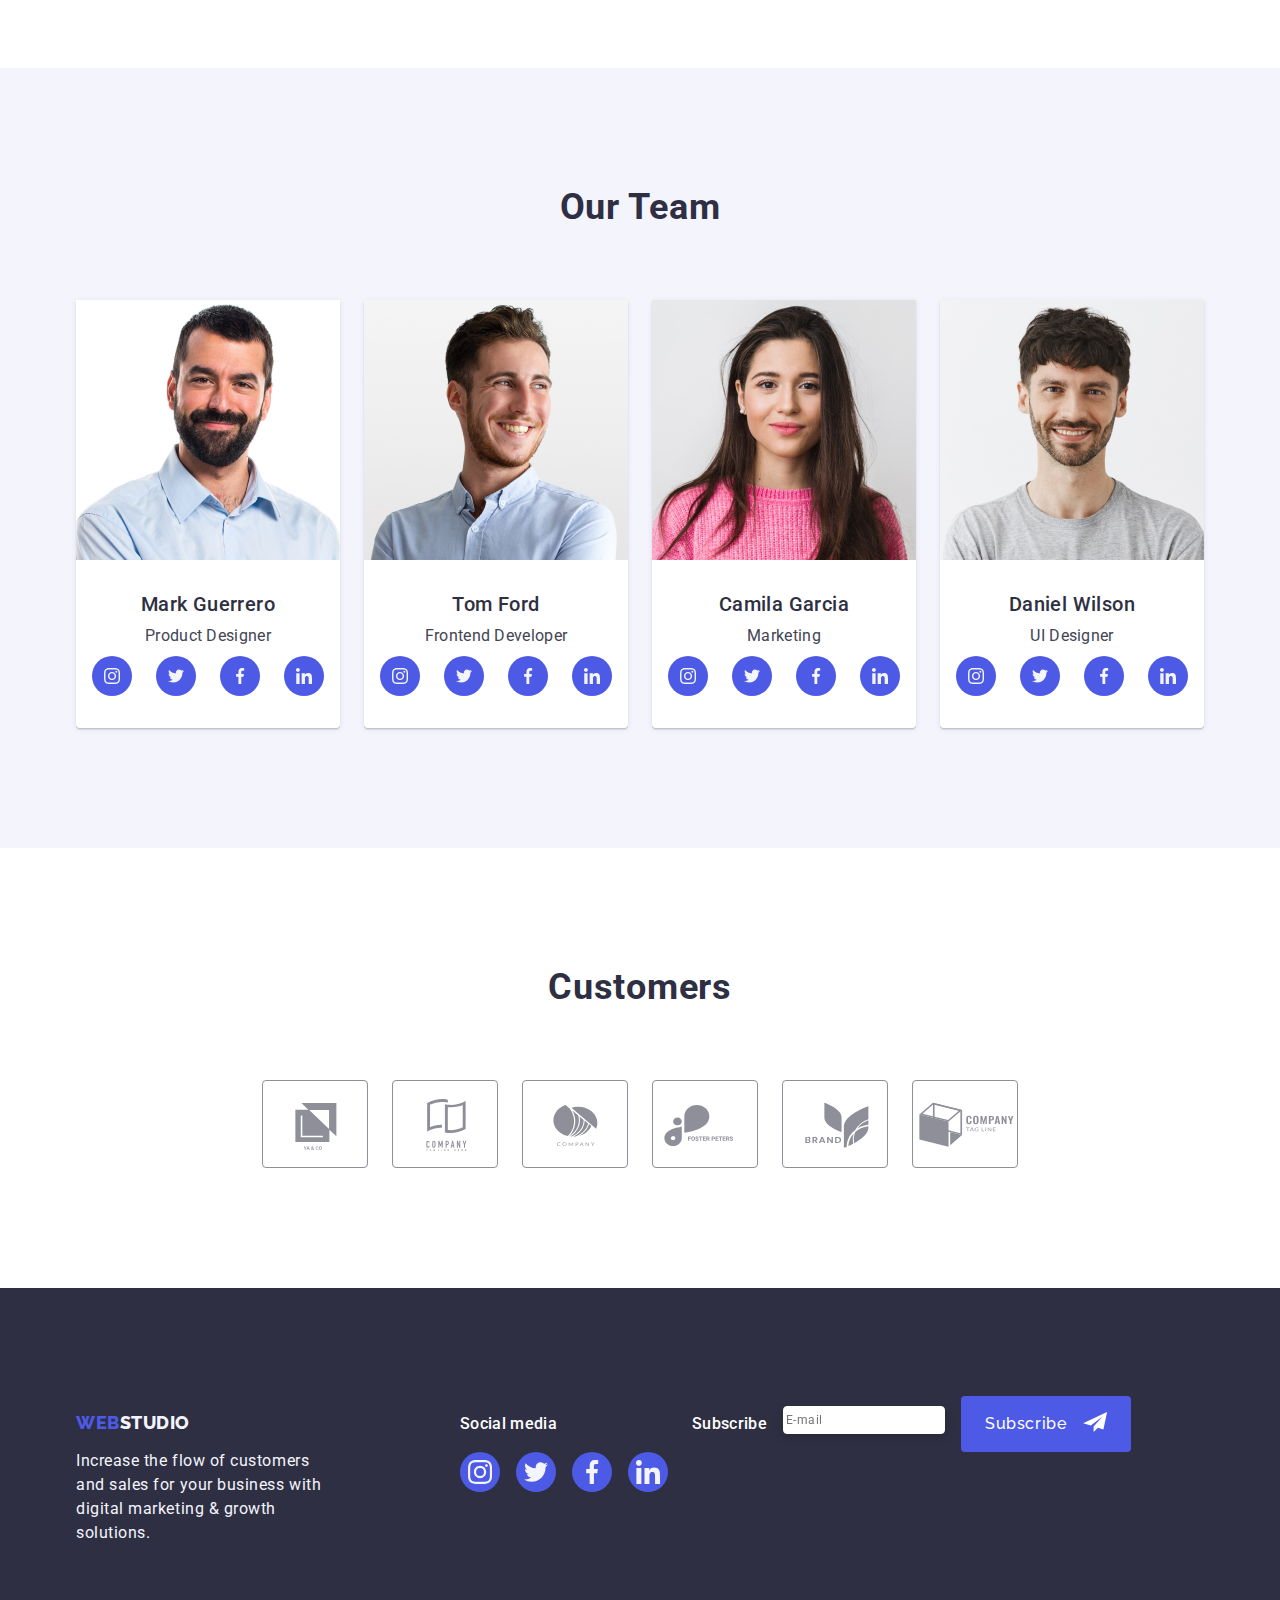
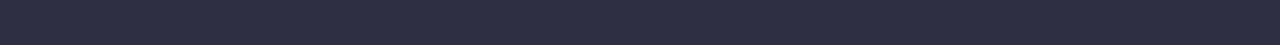
==== commit c5c2c2f9: "HW6 v0.1" ====
--- a/index.html
+++ b/index.html
@@ -587,9 +587,19 @@
         <div class="email-input">
           <p class="subscr-txt">Subscribe</p>
           <label for="">
-            <input type="email" name="subscr-email" placeholder="E-mail" />
+            <input
+              class="email-input-box"
+              type="email"
+              name="subscr-email"
+              placeholder="E-mail"
+            />
           </label>
-          <button class="footer-subscr-btn" type="button">Subscribe</button>
+          <button class="footer-subscr-btn" type="button">
+            <svg class="send-icon" width="24" height="20">
+              <use href="./images/icons.svg#send"></use>
+            </svg>
+            Subscribe
+          </button>
         </div>
       </div>
     </footer>
@@ -602,22 +612,23 @@
         <div class="modal-inputs">
           <label for="">
             Name
-            <input type="text" name="name" />
+            <input class="form-input" type="text" name="name" />
           </label>
           <label for="">
             Phone
-            <input type="tel" name="phone" />
+            <input class="form-input" type="tel" name="phone" />
           </label>
           <label for="">
             Email
-            <input type="email" name="email" />
+            <input class="form-input" type="email" name="email" />
           </label>
           <label for="modal-comment">
             Comment
             <textarea
+              class="form-input-text"
               name="comment"
               rows="6"
-              placeholder="Text input"
+              placeholder="     Text input"
               id="modal-comment"
             ></textarea>
           </label>
--- a/css/styles.css
+++ b/css/styles.css
@@ -550,6 +550,8 @@
   background-color: var(--sucsses-text-color);
 }
 
+/* Email inputs */
+
 .email-input {
   display: flex;
   flex-direction: row;
@@ -566,7 +568,24 @@
   letter-spacing: 0.02em;
   color: #ffffff;
 }
+
+.email-input-box {
+  font-family: 'Roboto';
+  font-weight: 400;
+  font-size: 12px;
+  line-height: 2;
+
+  display: flex;
+  align-items: center;
+  letter-spacing: 0.04em;
+
+  border: 1px solid #ffffff;
+  filter: drop-shadow(0px 4px 4px rgba(0, 0, 0, 0.15));
+  border-radius: 4px;
+}
+
 .footer-subscr-btn {
+  position: relative;
   display: block;
   border: none;
   border-radius: 4px;
@@ -579,10 +598,25 @@
   background-color: var(--primary-brand-tcolor);
   min-width: 169px;
   height: 56px;
-  padding: 16px 32px;
+  padding: 8px 64px 8px 24px;
   margin-right: auto;
   margin-left: auto;
   transition: background-color 250ms cubic-bezier(0.4, 0, 0.2, 1);
+}
+
+.send-icon {
+  position: absolute;
+  bottom: 20px;
+  right: 24px;
+  /* display: flex; */
+  /* justify-content: center; */
+  /* align-items: center; */
+  fill: #ffffff;
+}
+
+.footer-subscr-btn:hover,
+.footer-subscr-btn:focus {
+  background-color: var(--presed-state-color);
 }
 
 /**
@@ -800,6 +834,26 @@
   color: var(--secondary-text-color);
 }
 
+label {
+  display: flex;
+  flex-direction: column;
+  margin-bottom: 8px;
+}
+
+.form-input {
+  box-sizing: border-box;
+  height: 40px;
+  border: 1px solid rgba(46, 47, 66, 0.4);
+  border-radius: 4px;
+}
+
+.form-input-text {
+  box-sizing: border-box;
+  height: 120px;
+  border: 1px solid rgba(46, 47, 66, 0.4);
+  border-radius: 4px;
+}
+
 .modal-chekbox {
   margin-bottom: 24px;
   /* max-width: 338px; */
@@ -822,6 +876,12 @@
 
 textarea {
   resize: none;
+  font-family: 'Roboto';
+  font-weight: 400;
+  font-size: 12px;
+  line-height: 1.17;
+  letter-spacing: 0.04em;
+  color: rgba(46, 47, 66, 0.4);
 }
 
 .modal-underline {
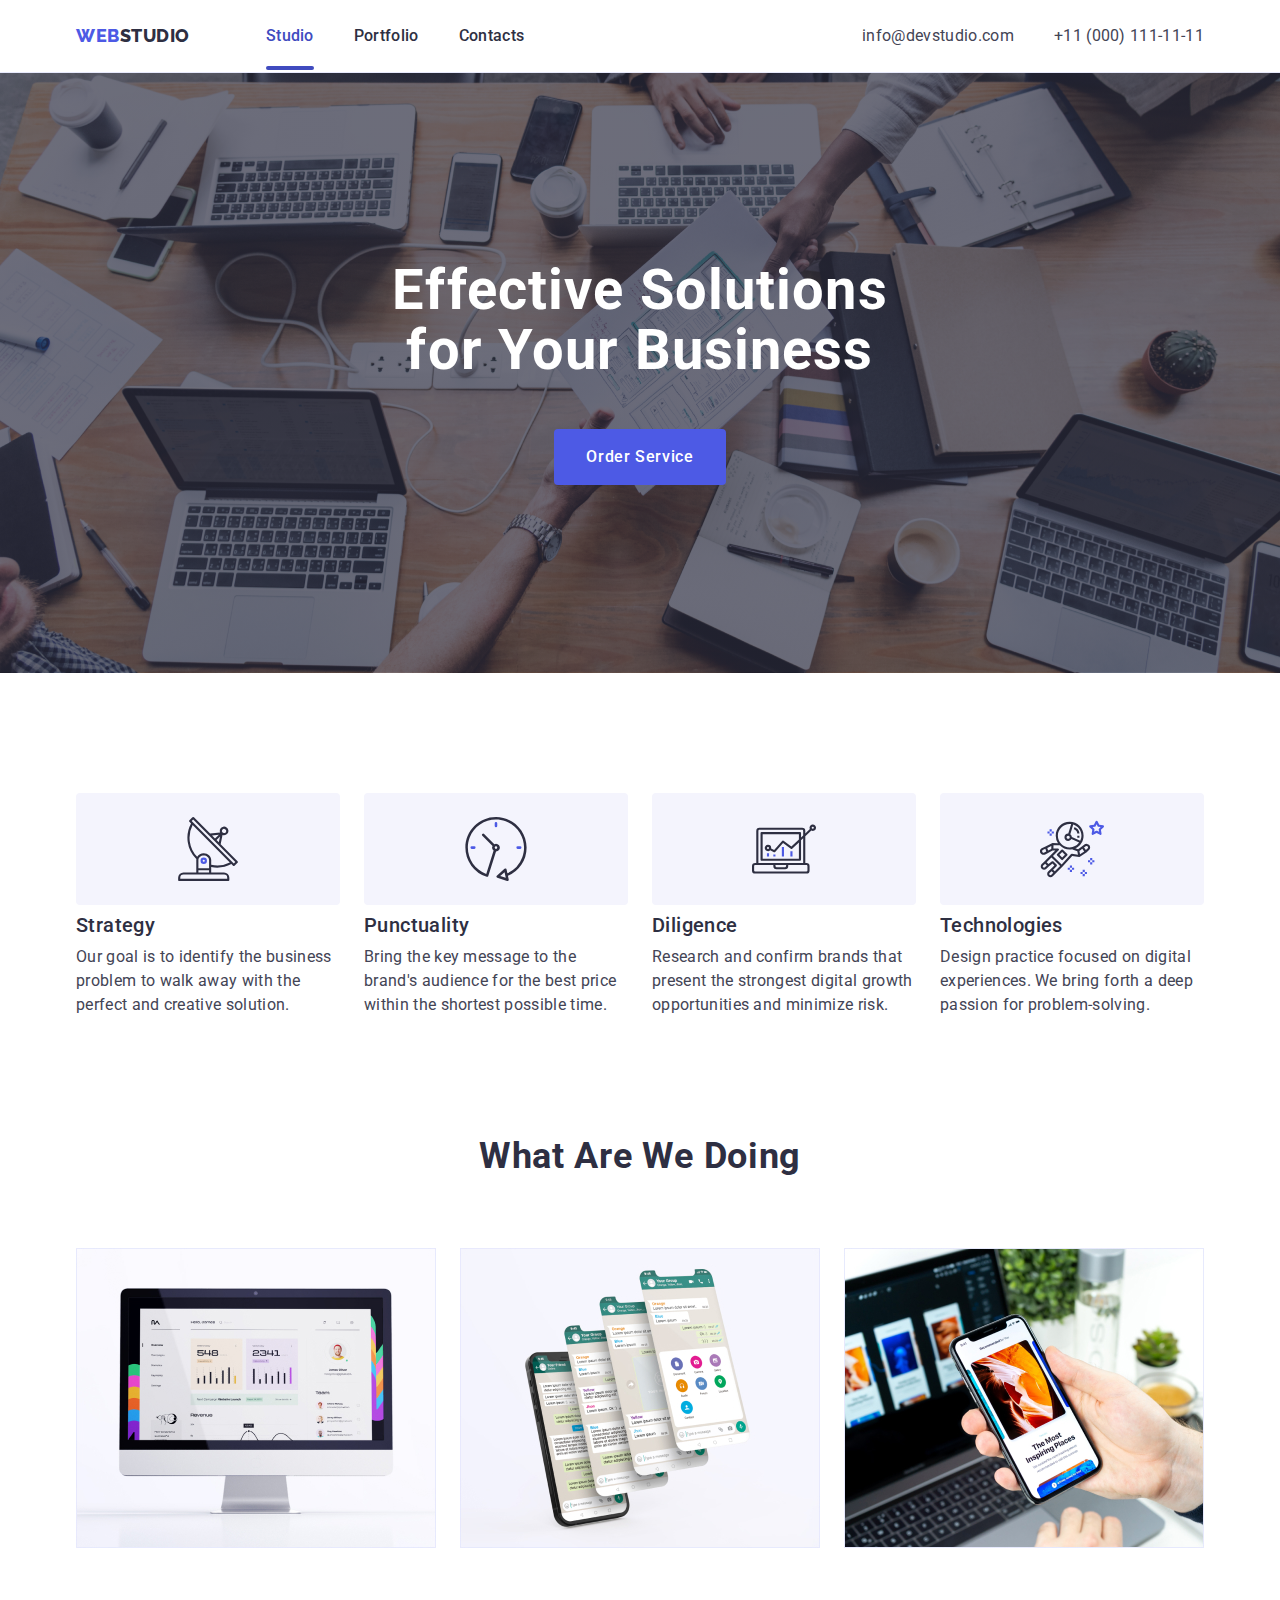
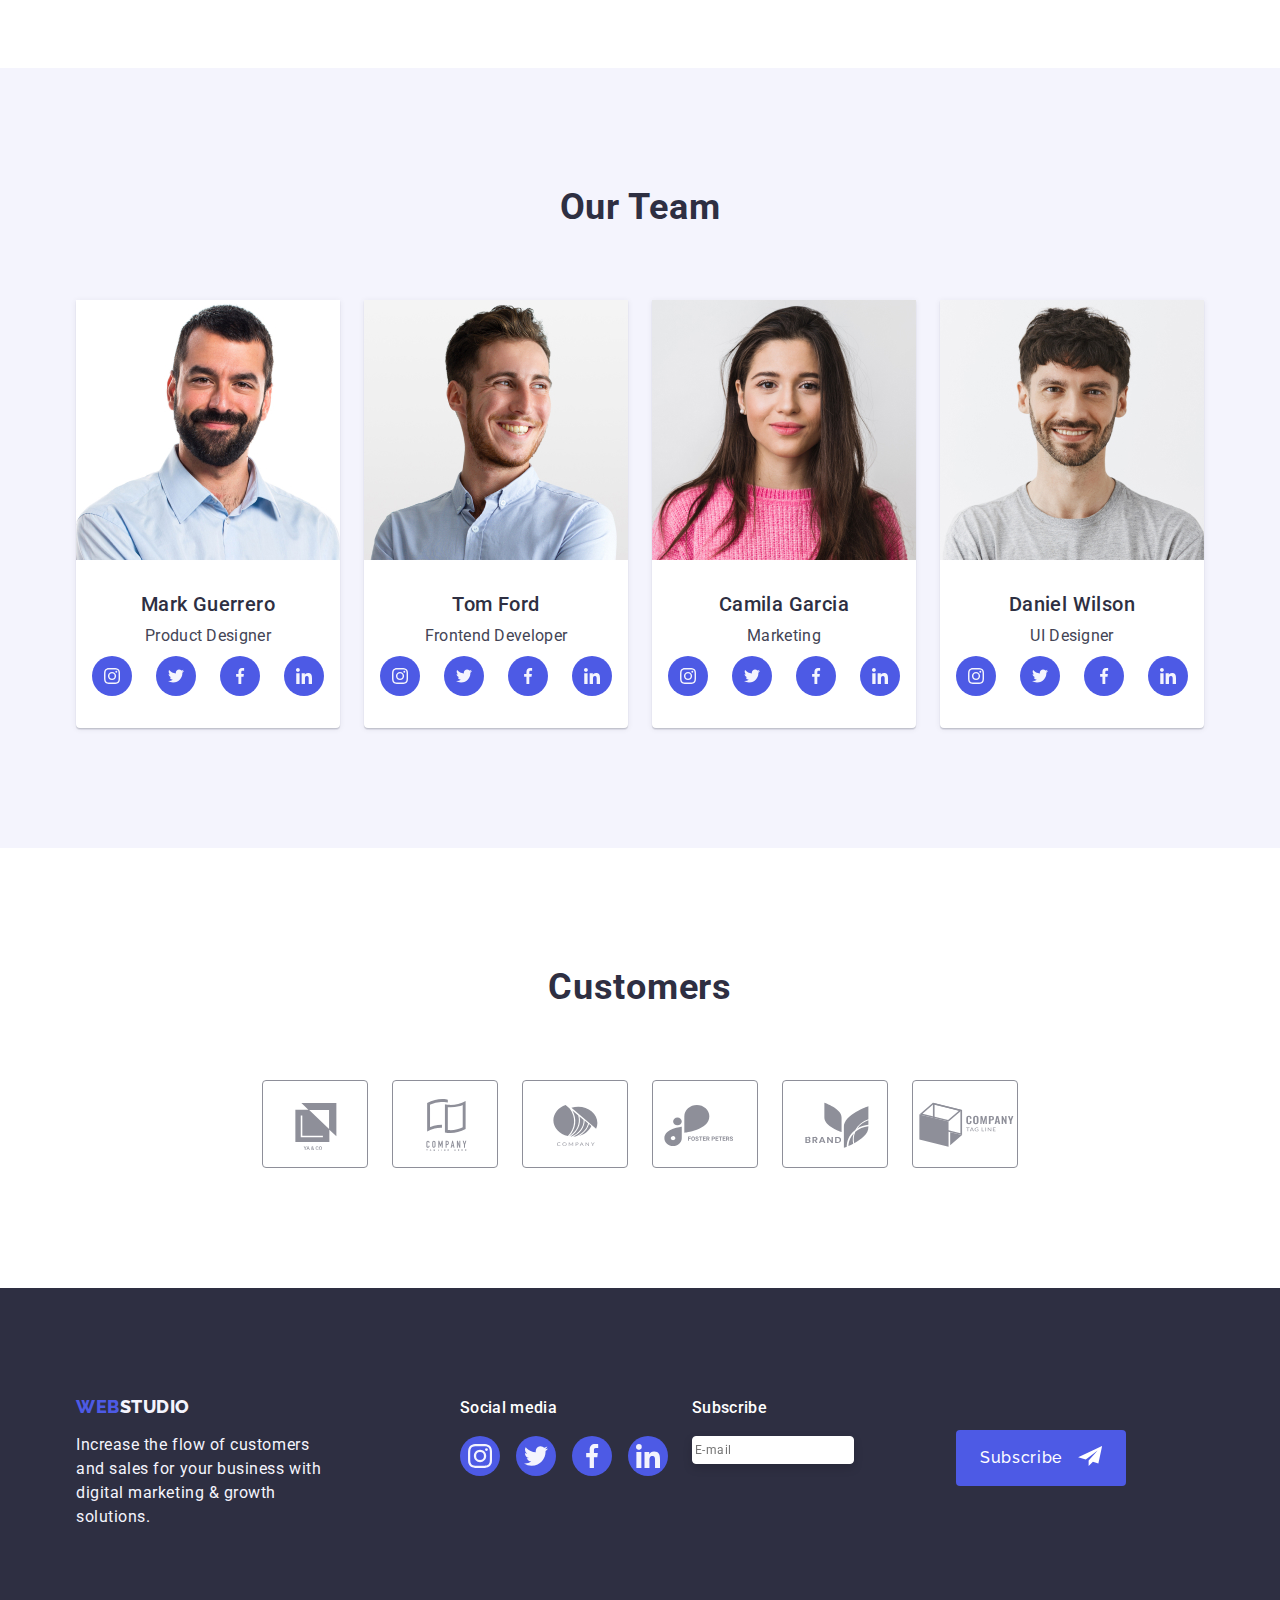
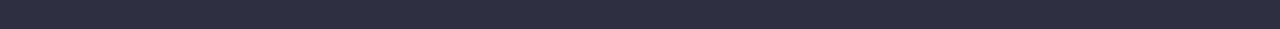
==== commit fca09347: "HW6 v0.2" ====
--- a/index.html
+++ b/index.html
@@ -594,13 +594,13 @@
               placeholder="E-mail"
             />
           </label>
-          <button class="footer-subscr-btn" type="button">
-            <svg class="send-icon" width="24" height="20">
-              <use href="./images/icons.svg#send"></use>
-            </svg>
-            Subscribe
-          </button>
-        </div>
+        </div>
+        <button class="footer-subscr-btn" type="button">
+          <svg class="send-icon" width="24" height="20">
+            <use href="./images/icons.svg#send"></use>
+          </svg>
+          Subscribe
+        </button>
       </div>
     </footer>
     <!-- Modal window -->
@@ -610,10 +610,15 @@
           Leave your contacts and we will call you back
         </p>
         <div class="modal-inputs">
-          <label for="">
-            Name
-            <input class="form-input" type="text" name="name" />
-          </label>
+          <div class="input-name">
+            <label for="">
+              Name
+              <input class="form-input" type="text" name="name" />
+              <svg class="modal-input-icon" width="12" height="12">
+                <use href="./images/icons.svg#name"></use>
+              </svg>
+            </label>
+          </div>
           <label for="">
             Phone
             <input class="form-input" type="tel" name="phone" />
@@ -628,7 +633,7 @@
               class="form-input-text"
               name="comment"
               rows="6"
-              placeholder="     Text input"
+              placeholder="Text input"
               id="modal-comment"
             ></textarea>
           </label>
@@ -637,13 +642,13 @@
           I accept the terms and conditions of the
           <span class="modal-underline">Privacy Policy</span>
         </p>
-        <button class="modan-send-btn" type="button">Send</button>
+        <button class="modal-send-btn" type="button">Send</button>
 
         <button
           aria-label="Close window"
           class="modal-close-btn"
           data-modal-close
-          type="button"
+          type="submit"
         >
           <svg class="modal-close-icon" width="8" height="8">
             <use href="./images/icons.svg#close"></use>
--- a/css/styles.css
+++ b/css/styles.css
@@ -189,7 +189,6 @@
   display: block;
   bottom: -1px;
   width: 100%;
-  /* width: 0; */
   height: 4px;
   left: 0px;
   bottom: -1px;
@@ -554,9 +553,9 @@
 
 .email-input {
   display: flex;
-  flex-direction: row;
+  flex-direction: column;
   justify-content: center;
-  align-items: center;
+  /* align-items: center; */
   padding: 8px 24px;
   gap: 16px;
 }
@@ -586,7 +585,7 @@
 
 .footer-subscr-btn {
   position: relative;
-  display: block;
+  /* display: block; */
   border: none;
   border-radius: 4px;
   cursor: pointer;
@@ -599,8 +598,8 @@
   min-width: 169px;
   height: 56px;
   padding: 8px 64px 8px 24px;
-  margin-right: auto;
-  margin-left: auto;
+  margin: auto;
+  /* margin-left: auto; */
   transition: background-color 250ms cubic-bezier(0.4, 0, 0.2, 1);
 }
 
@@ -780,6 +779,17 @@
   transition: transform 250ms cubic-bezier(0.4, 0, 0.2, 1);
 }
 
+.form-input {
+  position: relative;
+}
+
+.modal-input-icon {
+  position: absolute;
+  top: 0;
+  left: 0;
+  fill: var(--secondary-text-color);
+}
+
 .modal-close-btn {
   position: absolute;
   top: 24px;
@@ -842,16 +852,25 @@
 
 .form-input {
   box-sizing: border-box;
+  margin-top: 4px;
   height: 40px;
+  font-size: 18px;
   border: 1px solid rgba(46, 47, 66, 0.4);
   border-radius: 4px;
 }
 
 .form-input-text {
   box-sizing: border-box;
+  margin-top: 4px;
   height: 120px;
   border: 1px solid rgba(46, 47, 66, 0.4);
   border-radius: 4px;
+}
+
+.form-input:active {
+  color: var(--primary-brand-tcolor);
+  background-color: red;
+  /* border-color: var(--presed-state-color); */
 }
 
 .modal-chekbox {
@@ -876,20 +895,43 @@
 
 textarea {
   resize: none;
-  font-family: 'Roboto';
+  padding: 8px 16px;
+
   font-weight: 400;
-  font-size: 12px;
+  font-size: 18px;
   line-height: 1.17;
   letter-spacing: 0.04em;
   color: rgba(46, 47, 66, 0.4);
 }
+::placeholder {
+  font-size: 12px;
+  /* font-weight: 400;
+  line-height: 1.17;
+  letter-spacing: 0.04em;
+  color: rgba(46, 47, 66, 0.4); */
+}
+
+
+.modal-chekbox::before
+  content: '';
+  position: absolute;
+  display: block;
+  /* bottom: -1px;
+  width: 100%; */
+  height: 4px;
+  left: 0px;
+  /* bottom: -1px; */
+  background: var(--presed-state-color);
+  border-radius: 2px;
+  color: #404bbf;
+}
 
 .modal-underline {
   text-decoration: underline;
   color: var(--primary-brand-tcolor);
 }
 
-.modan-send-btn {
+.modal-send-btn {
   display: block;
   border: none;
   border-radius: 4px;
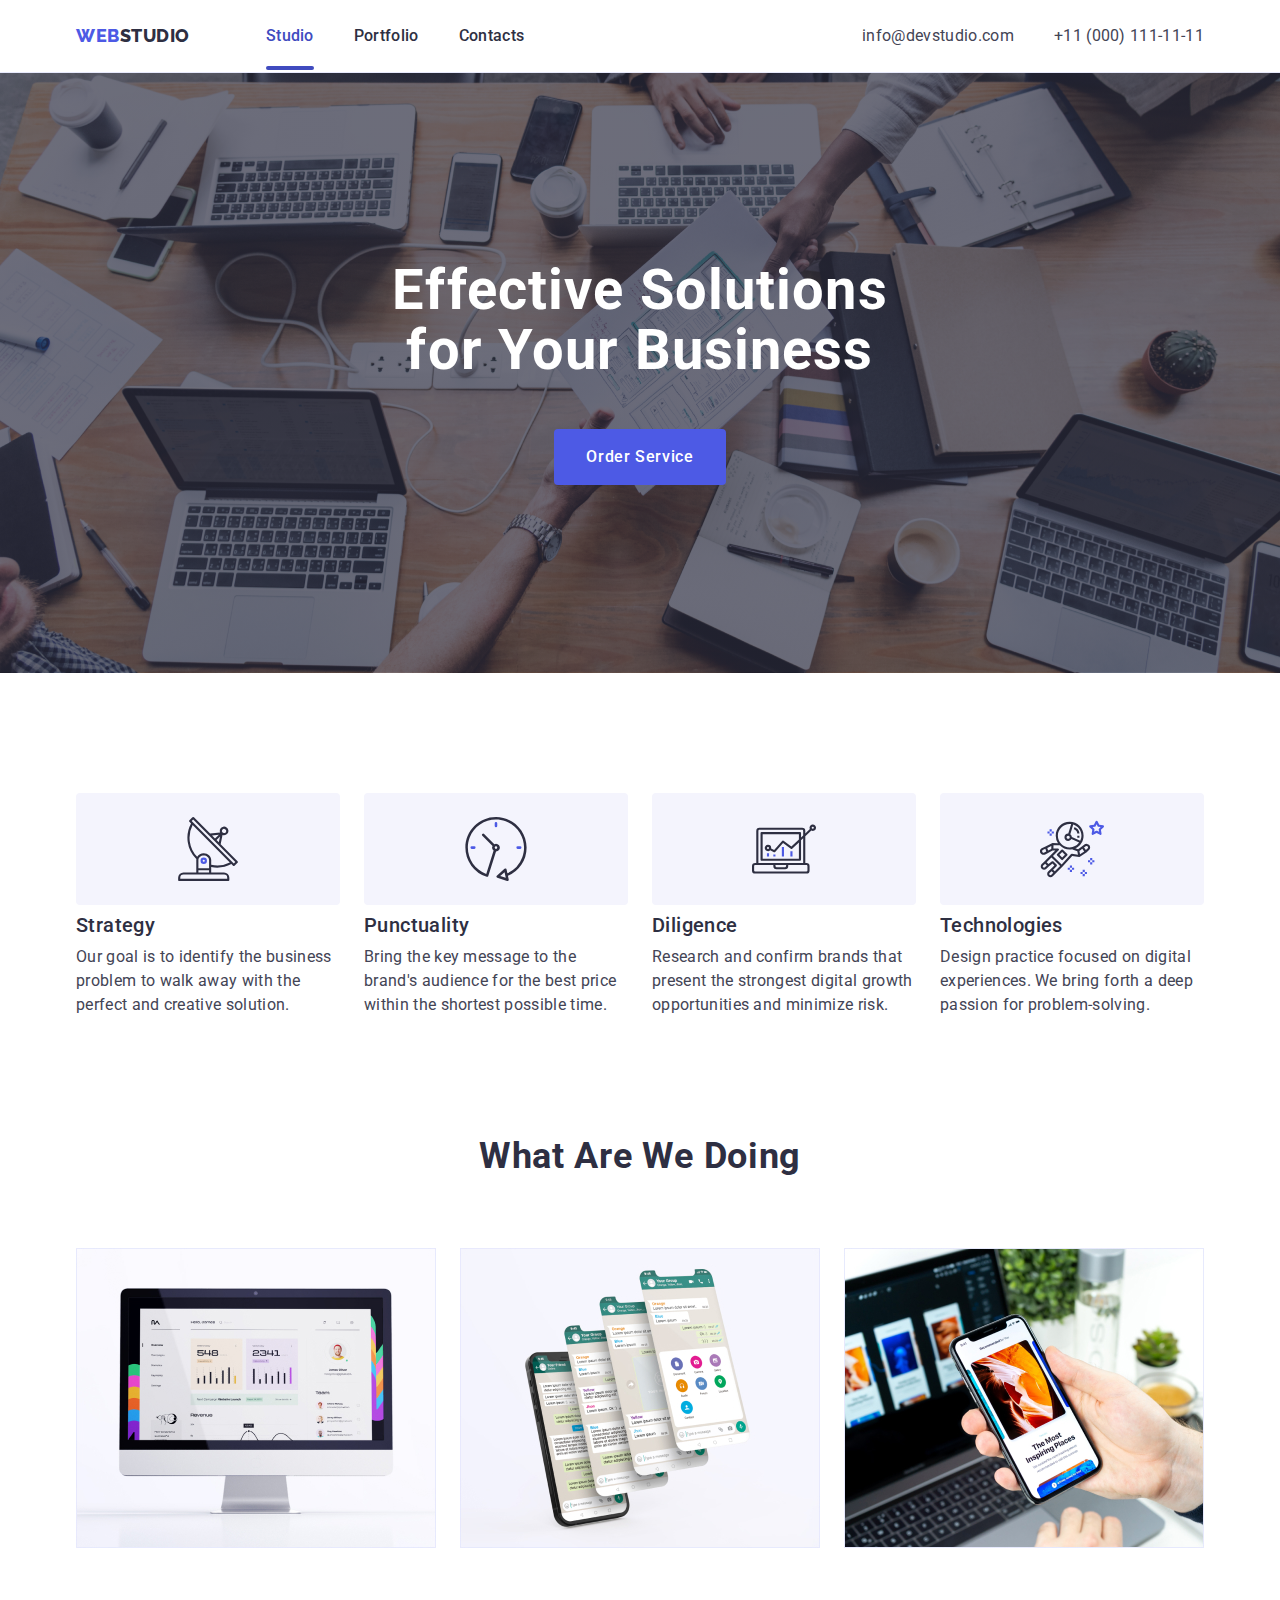
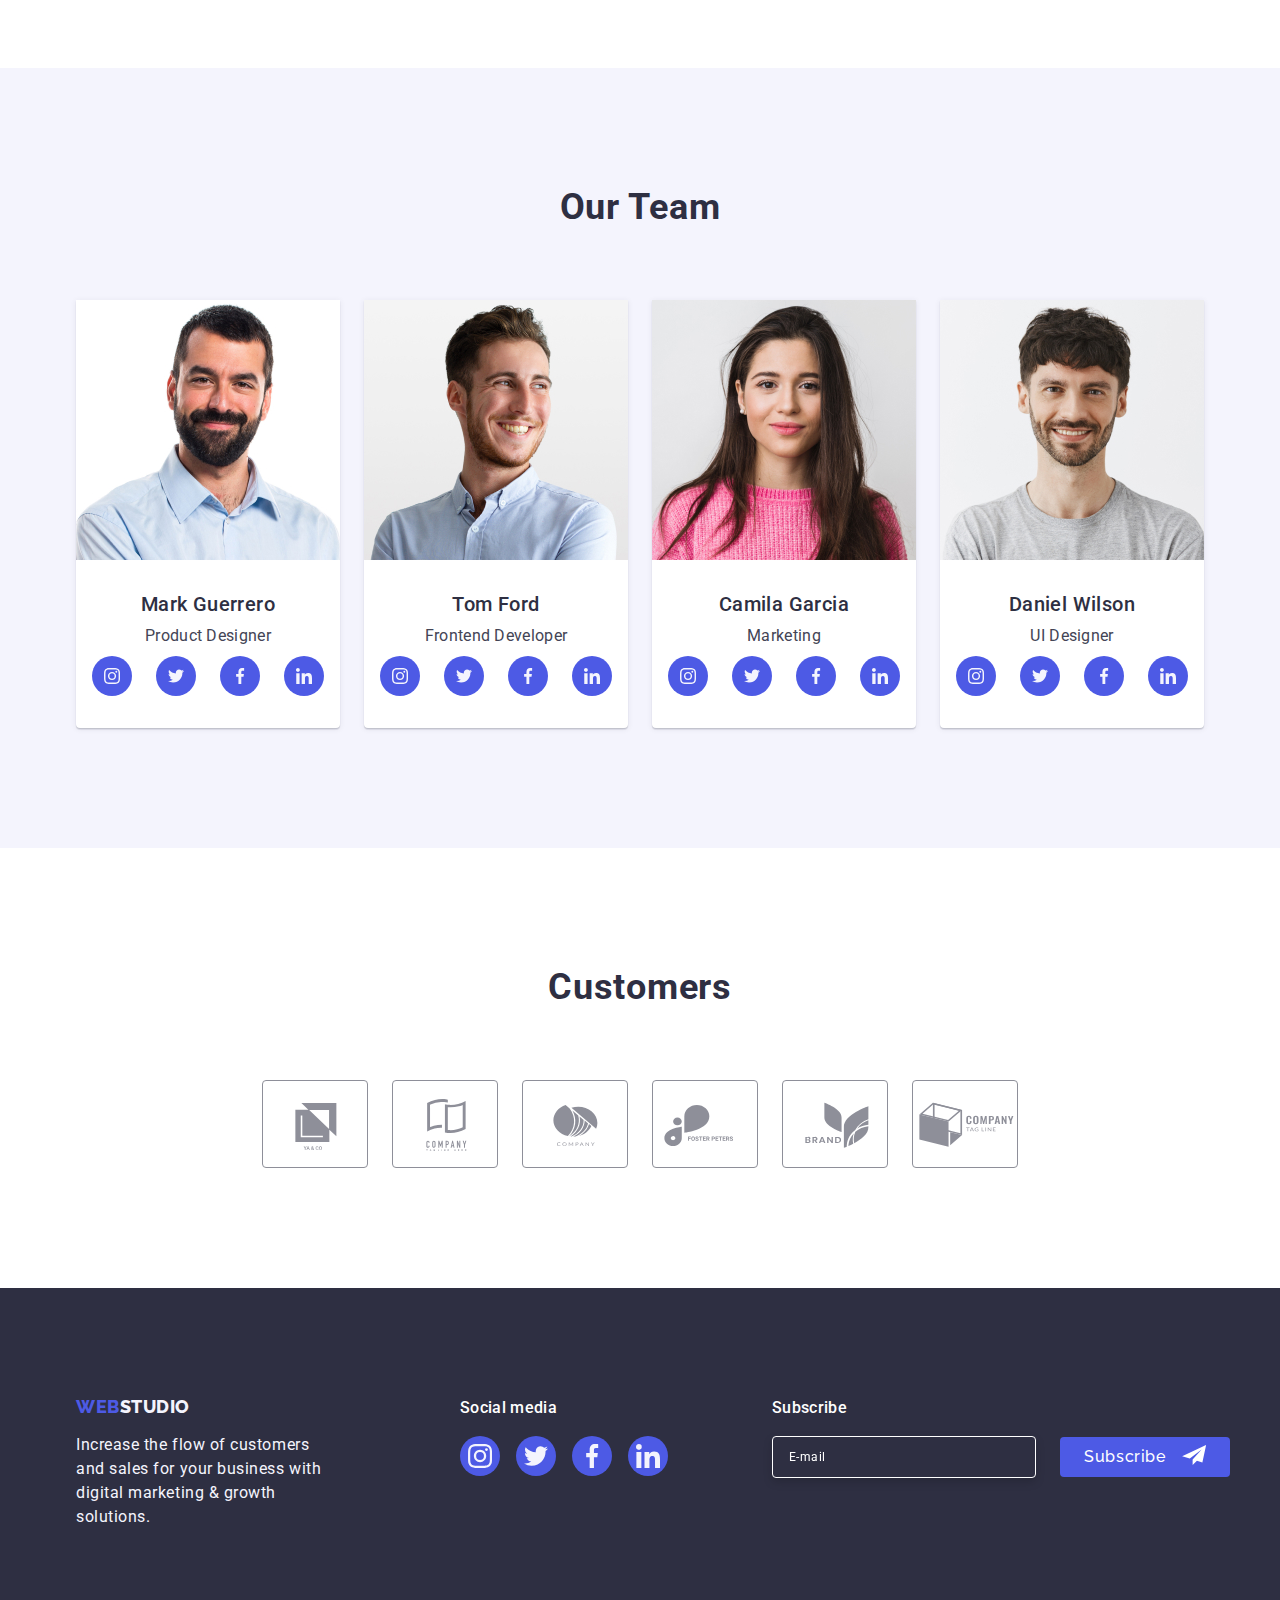
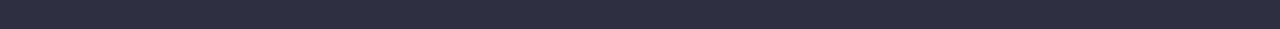
==== commit 6396e6d2: "HW6 v0.3" ====
--- a/index.html
+++ b/index.html
@@ -584,51 +584,72 @@
             </li>
           </ul>
         </div>
-        <div class="email-input">
-          <p class="subscr-txt">Subscribe</p>
-          <label for="">
-            <input
-              class="email-input-box"
-              type="email"
-              name="subscr-email"
-              placeholder="E-mail"
-            />
-          </label>
-        </div>
-        <button class="footer-subscr-btn" type="button">
-          <svg class="send-icon" width="24" height="20">
-            <use href="./images/icons.svg#send"></use>
-          </svg>
-          Subscribe
-        </button>
+        <!-- Subscribe section -->
+        <section class="email-input">
+          <form class="subscribe-form" name="subscribe_form">
+            <div class="subscribe-form-box">
+              <label class="subscribe-form-field">
+                <span class="subscr-txt">Subscribe</span>
+                <input
+                  class="email-form-input"
+                  type="email"
+                  name="subscr-email"
+                  placeholder="E-mail"
+                />
+              </label>
+            </div>
+            <div class="subcribe-btn">
+              <button class="footer-subscr-btn" type="submit">
+                <svg class="send-icon" width="24" height="20">
+                  <use href="./images/icons.svg#send"></use>
+                </svg>
+                Subscribe
+              </button>
+            </div>
+          </form>
+        </section>
       </div>
     </footer>
     <!-- Modal window -->
     <div class="backdrop is-hidden" data-modal>
       <div class="modal">
-        <p class="modal-header">
-          Leave your contacts and we will call you back
-        </p>
-        <div class="modal-inputs">
-          <div class="input-name">
-            <label for="">
-              Name
-              <input class="form-input" type="text" name="name" />
-              <svg class="modal-input-icon" width="12" height="12">
-                <use href="./images/icons.svg#name"></use>
-              </svg>
-            </label>
+        <strong class="modal-header"
+          >Leave your contacts and we will call you back</strong
+        >
+        <form class="modal-inputs" name="modal_form">
+          <label class="modal-form-lable" for="modal-name">Name</label>
+          <div class="form-wrapper">
+            <input class="form-input" type="text" name="name" id="modal-name" />
+            <svg class="modal-input-icon" width="12" height="12">
+              <use href="./images/icons.svg#name"></use>
+            </svg>
           </div>
-          <label for="">
-            Phone
-            <input class="form-input" type="tel" name="phone" />
-          </label>
-          <label for="">
-            Email
-            <input class="form-input" type="email" name="email" />
-          </label>
-          <label for="modal-comment">
-            Comment
+          <label class="modal-form-lable" for="modal-phone">Phone</label>
+          <div class="form-wrapper">
+            <input
+              class="form-input"
+              type="tel"
+              name="phone"
+              id="modal-phone"
+            />
+            <svg class="modal-input-icon" width="12" height="12">
+              <use href="./images/icons.svg#phone"></use>
+            </svg>
+          </div>
+          <label class="modal-form-lable" for="modal-email">Email</label>
+          <div class="form-wrapper">
+            <input
+              class="form-input"
+              type="email"
+              name="email"
+              id="modal-email"
+            />
+            <svg class="modal-input-icon" width="12" height="12">
+              <use href="./images/icons.svg#email"></use>
+            </svg>
+          </div>
+          <label for="modal-form-comment" for="modal-comment">Comment</label>
+          <div class="form-wrapper">
             <textarea
               class="form-input-text"
               name="comment"
@@ -636,19 +657,25 @@
               placeholder="Text input"
               id="modal-comment"
             ></textarea>
+          </div>
+          <label class="form-agreement">
+            <input
+              class="modal-chekbox"
+              type="checkbox"
+              name="moadl_agreement"
+            />
+            <span
+              >I accept the terms and conditions of the
+              <a href="">Privacy Policy</a></span
+            >
           </label>
-        </div>
-        <p class="modal-chekbox">
-          I accept the terms and conditions of the
-          <span class="modal-underline">Privacy Policy</span>
-        </p>
-        <button class="modal-send-btn" type="button">Send</button>
-
+          <button class="modal-send-btn" type="submit">Send</button>
+        </form>
         <button
           aria-label="Close window"
           class="modal-close-btn"
           data-modal-close
-          type="submit"
+          type="button"
         >
           <svg class="modal-close-icon" width="8" height="8">
             <use href="./images/icons.svg#close"></use>
--- a/css/styles.css
+++ b/css/styles.css
@@ -549,9 +549,10 @@
   background-color: var(--sucsses-text-color);
 }
 
-/* Email inputs */
-
-.email-input {
+/* Subscribe section */
+
+.subscribe-form-field {
+  margin-left: 80px;
   display: flex;
   flex-direction: column;
   justify-content: center;
@@ -560,6 +561,7 @@
   gap: 16px;
 }
 .subscr-txt {
+  display: block;
   font-family: 'Roboto';
   font-weight: 500;
   font-size: 16px;
@@ -568,23 +570,47 @@
   color: #ffffff;
 }
 
-.email-input-box {
+.email-form-input {
+  padding-top: 8px;
+  padding-bottom: 8px;
+  padding-left: 16px;
   font-family: 'Roboto';
   font-weight: 400;
   font-size: 12px;
   line-height: 2;
 
   display: flex;
+  width: 264px;
   align-items: center;
   letter-spacing: 0.04em;
 
   border: 1px solid #ffffff;
   filter: drop-shadow(0px 4px 4px rgba(0, 0, 0, 0.15));
   border-radius: 4px;
-}
+  color: #ffffff;
+  background-color: var(--secondary-text-color);
+}
+
+.email-form-input::placeholder {
+  color: #ffffff;
+}
+
+/* .subcribe-btn {
+  position: relative;
+  justify-content: center;
+  align-items: center;
+} */
 
 .footer-subscr-btn {
   position: relative;
+  /* top: calc(50%+71px); */
+  bottom: 49px;
+  left: 392px;
+  min-width: 169px;
+  height: 40px;
+  padding: 8px 64px 8px 24px;
+  margin: auto;
+  justify-content: center;
   /* display: block; */
   border: none;
   border-radius: 4px;
@@ -595,17 +621,12 @@
   letter-spacing: 0.04em;
   color: #ffffff;
   background-color: var(--primary-brand-tcolor);
-  min-width: 169px;
-  height: 56px;
-  padding: 8px 64px 8px 24px;
-  margin: auto;
-  /* margin-left: auto; */
   transition: background-color 250ms cubic-bezier(0.4, 0, 0.2, 1);
 }
 
 .send-icon {
   position: absolute;
-  bottom: 20px;
+  /* bottom: 20px; */
   right: 24px;
   /* display: flex; */
   /* justify-content: center; */
@@ -779,17 +800,6 @@
   transition: transform 250ms cubic-bezier(0.4, 0, 0.2, 1);
 }
 
-.form-input {
-  position: relative;
-}
-
-.modal-input-icon {
-  position: absolute;
-  top: 0;
-  left: 0;
-  fill: var(--secondary-text-color);
-}
-
 .modal-close-btn {
   position: absolute;
   top: 24px;
@@ -836,6 +846,7 @@
   color: var(--subtle-text-color);
 }
 .modal-header {
+  display: block;
   padding-top: 72px;
   padding-right: 24px;
   padding-left: 24px;
@@ -844,45 +855,92 @@
   color: var(--secondary-text-color);
 }
 
-label {
+/* label {
   display: flex;
   flex-direction: column;
   margin-bottom: 8px;
+} */
+
+.modal-form-lable {
+  position: relative;
+  display: block;
+  margin-bottom: 4px;
+}
+
+.form-wrapper {
+  position: relative;
+  margin-top: 4px;
+  margin-bottom: 8px;
 }
 
 .form-input {
-  box-sizing: border-box;
+  width: 100%;
+  height: 40px;
+  padding-left: 35px;
+  font-size: 18px;
+  color: var(--secondary-text-color);
+  outline: transparent;
+  border: 1px solid rgba(46, 47, 66, 0.4);
+  border-radius: 4px;
+  transition: border-color 250ms cubic-bezier(0.4, 0, 0.2, 1);
+}
+
+.form-input-text {
+  width: 100%;
   margin-top: 4px;
-  height: 40px;
-  font-size: 18px;
+  margin-bottom: 15px;
+  height: 120px;
+  font-size: 12px;
+  outline: transparent;
+  color: rgba(46, 47, 66, 0.4);
   border: 1px solid rgba(46, 47, 66, 0.4);
   border-radius: 4px;
-}
-
-.form-input-text {
-  box-sizing: border-box;
-  margin-top: 4px;
-  height: 120px;
-  border: 1px solid rgba(46, 47, 66, 0.4);
-  border-radius: 4px;
-}
-
-.form-input:active {
-  color: var(--primary-brand-tcolor);
-  background-color: red;
-  /* border-color: var(--presed-state-color); */
+  transition: border-color 250ms cubic-bezier(0.4, 0, 0.2, 1);
+}
+
+.form-input:focus,
+.form-input-text:focus {
+  border-color: var(--primary-brand-tcolor);
+}
+
+.form-input:focus + .modal-input-icon {
+  fill: var(--primary-brand-tcolor);
+}
+
+.modal-input-icon {
+  position: absolute;
+  top: 50%;
+  left: 16px;
+  transform: translateY(-50%);
+  fill: var(--secondary-text-color);
+  transition: fill 250ms cubic-bezier(0.4, 0, 0.2, 1);
+  pointer-events: none;
+}
+
+.form-agreement {
+  display: flex;
+  margin-bottom: 24px;
+  gap: 8px;
+  justify-content: center;
 }
 
 .modal-chekbox {
-  margin-bottom: 24px;
-  /* max-width: 338px; */
   font-weight: 400;
   font-size: 12px;
   line-height: 1.17;
   letter-spacing: 0.04em;
-  text-align: center;
   color: var(--subtle-text-color);
 }
+
+.form-chek-input {
+  appearance: none;
+  display: block;
+  width: 16px;
+  height: 16px;
+  border: 1px solid rgba(46, 47, 66, 0.4);
+  border-radius: 2px;
+}
+
 .modal-comment {
   position: absolute;
   width: 360px;
@@ -903,33 +961,10 @@
   letter-spacing: 0.04em;
   color: rgba(46, 47, 66, 0.4);
 }
-::placeholder {
+
+/* ::placeholder {
   font-size: 12px;
-  /* font-weight: 400;
-  line-height: 1.17;
-  letter-spacing: 0.04em;
-  color: rgba(46, 47, 66, 0.4); */
-}
-
-
-.modal-chekbox::before
-  content: '';
-  position: absolute;
-  display: block;
-  /* bottom: -1px;
-  width: 100%; */
-  height: 4px;
-  left: 0px;
-  /* bottom: -1px; */
-  background: var(--presed-state-color);
-  border-radius: 2px;
-  color: #404bbf;
-}
-
-.modal-underline {
-  text-decoration: underline;
-  color: var(--primary-brand-tcolor);
-}
+} */
 
 .modal-send-btn {
   display: block;
@@ -948,3 +983,8 @@
   margin-left: auto;
   transition: background-color 250ms cubic-bezier(0.4, 0, 0.2, 1);
 }
+
+.modal-send-btn:hover,
+.modal-send-btn:focus {
+  background-color: var(--presed-state-color);
+}
